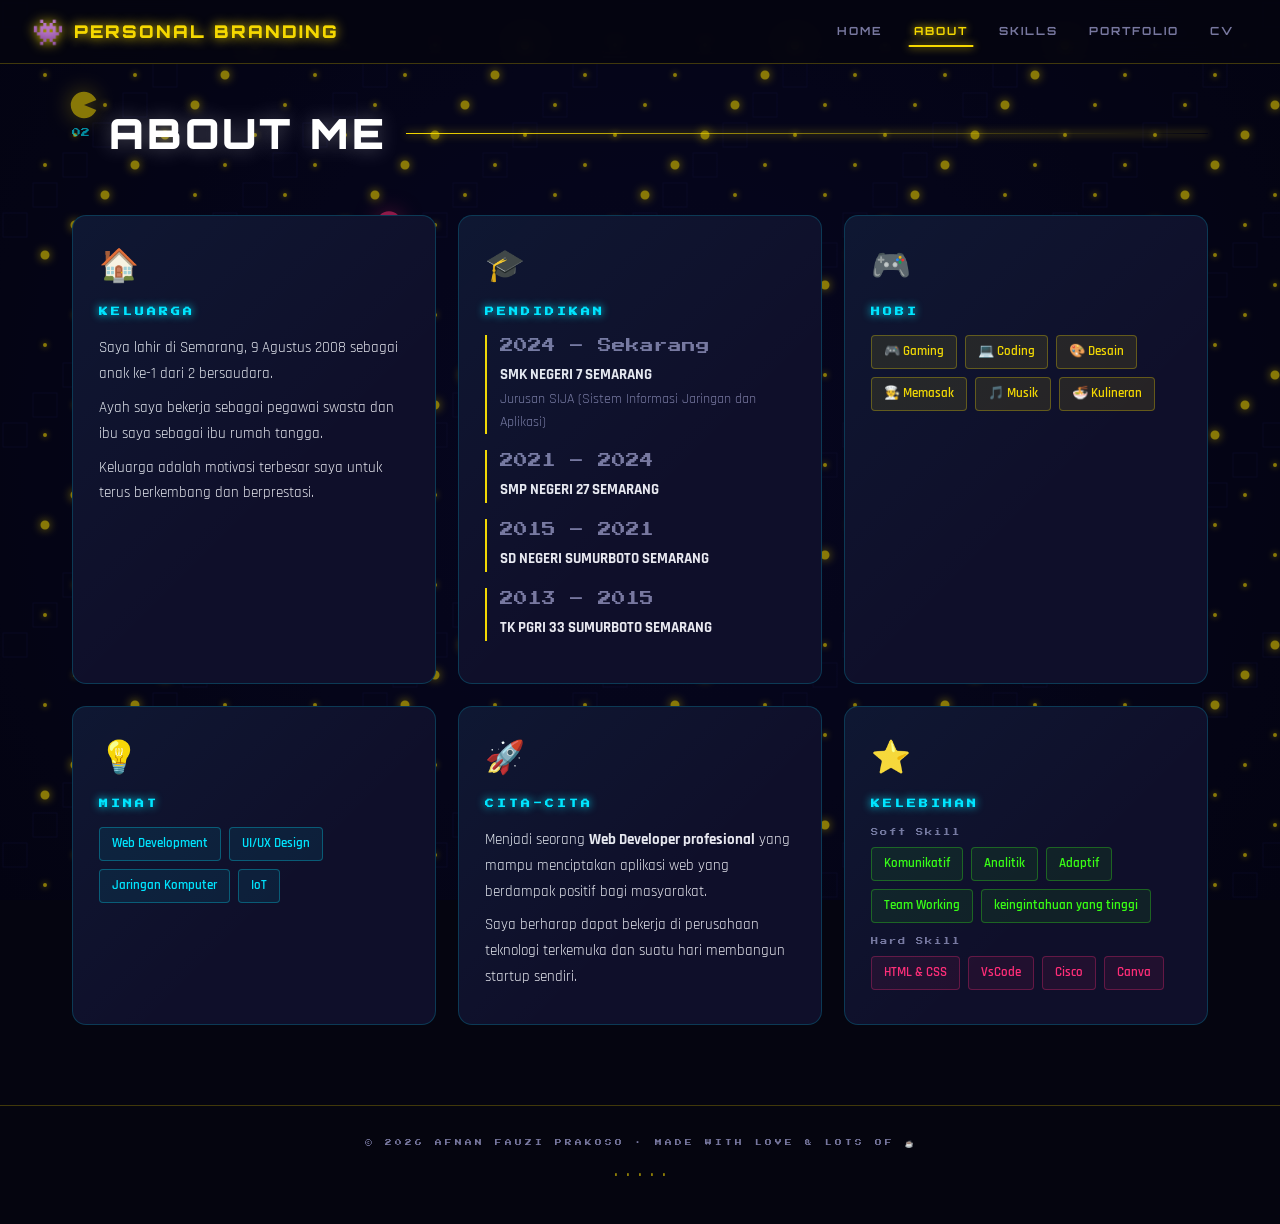
==== about.html @ 1afab56f "Add files via upload" ====
<!DOCTYPE html>
<html lang="id">
<head>
  <meta charset="UTF-8" />
  <meta name="viewport" content="width=device-width, initial-scale=1.0" />
  <title> Afnan Fauzi Prakoso — About Me</title>
  <link rel="preconnect" href="https://fonts.googleapis.com" />
  <link rel="preconnect" href="https://fonts.gstatic.com" crossorigin />
  <link href="https://fonts.googleapis.com/css2?family=Press+Start+2P&family=Rajdhani:wght@300;400;500;600;700&family=Orbitron:wght@400;700;900&display=swap" rel="stylesheet" />
  <link rel="stylesheet" href="style.css" />
</head>
<body>

  <canvas id="bgCanvas"></canvas>

  <!-- NAVBAR -->
  <nav class="navbar" id="navbar">
    <div class="nav-brand">
      <span class="pac-icon">👾</span>
      <span class="brand-text">PERSONAL BRANDING</span>
    </div>
    <button class="hamburger" id="hamburger" aria-label="Menu">
      <span></span><span></span><span></span>
    </button>
    <ul class="nav-links" id="navLinks">
      <li><a href="index.html"     class="nav-link">HOME</a></li>
      <li><a href="about.html"     class="nav-link active">ABOUT</a></li>
      <li><a href="skills.html"    class="nav-link">SKILLS</a></li>
      <li><a href="portfolio.html" class="nav-link">PORTFOLIO</a></li>
      <li><a href="cv.html"        class="nav-link">CV</a></li>
    </ul>
  </nav>

  <!-- ════════ PAGE 2 — ABOUT ME ════════ -->
  <main class="page">

    <div class="section-header">
      <span class="section-number pixel-text">02</span>
      <h2 class="section-title">ABOUT ME</h2>
      <span class="section-line"></span>
    </div>

    <div class="about-grid">

      <!-- KELUARGA -->
      <div class="about-card fade-in">
        <div class="card-icon">🏠</div>
        <h3 class="card-title pixel-text">KELUARGA</h3>
        <div class="card-body">
          <!-- GANTI ISI -->
          <p>Saya lahir di Semarang, 9 Agustus 2008 sebagai anak ke-1 dari 2 bersaudara.</p>
          <p>Ayah saya bekerja sebagai pegawai swasta dan ibu saya sebagai ibu rumah tangga.</p>
          <p>Keluarga adalah motivasi terbesar saya untuk terus berkembang dan berprestasi.</p>
        </div>
      </div>

      <!-- PENDIDIKAN -->
      <div class="about-card fade-in">
        <div class="card-icon">🎓</div>
        <h3 class="card-title pixel-text">PENDIDIKAN</h3>
        <div class="card-body">
          <!-- GANTI RIWAYAT PENDIDIKAN -->
          <div class="edu-item">
            <span class="edu-year">2024 – Sekarang</span>
            <strong>SMK NEGERI 7 SEMARANG</strong>
            <span>Jurusan SIJA (Sistem Informasi Jaringan dan Aplikasi)</span>
          </div>
          <div class="edu-item">
            <span class="edu-year">2021 – 2024 </span>
            <strong>SMP NEGERI 27 SEMARANG</strong>
          </div>
          <div class="edu-item">
            <span class="edu-year">2015 – 2021</span>
            <strong>SD NEGERI SUMURBOTO SEMARANG</strong>
          </div>
          <div class="edu-item">
            <span class="edu-year">2013 – 2015</span>
            <strong>TK PGRI 33 SUMURBOTO SEMARANG</strong>
          </div>
        </div>
      </div>

      <!-- HOBI -->
      <div class="about-card fade-in">
        <div class="card-icon">🎮</div>
        <h3 class="card-title pixel-text">HOBI</h3>
        <div class="card-body hobi-list">
          <!-- GANTI HOBI -->
          <span class="hobi-tag">🎮 Gaming</span>
          <span class="hobi-tag">💻 Coding</span>
          <span class="hobi-tag">🎨 Desain</span>
          <span class="hobi-tag">🧑‍🍳 Memasak</span>
          <span class="hobi-tag">🎵 Musik</span>
          <span class="hobi-tag">🍜 Kulineran</span>
        </div>
      </div>

      <!-- MINAT -->
      <div class="about-card fade-in">
        <div class="card-icon">💡</div>
        <h3 class="card-title pixel-text">MINAT</h3>
        <div class="card-body hobi-list">
          <!-- GANTI MINAT -->
          <span class="hobi-tag interest">Web Development</span>
          <span class="hobi-tag interest">UI/UX Design</span>
          <span class="hobi-tag interest">Jaringan Komputer</span>
          <span class="hobi-tag interest">IoT</span>
        </div>
      </div>

      <!-- CITA-CITA -->
      <div class="about-card fade-in">
        <div class="card-icon">🚀</div>
        <h3 class="card-title pixel-text">CITA-CITA</h3>
        <div class="card-body">
          <!-- GANTI CITA-CITA -->
          <p>Menjadi seorang <strong>Web Developer profesional</strong> yang mampu menciptakan aplikasi web yang berdampak positif bagi masyarakat.</p>
          <p>Saya berharap dapat bekerja di perusahaan teknologi terkemuka dan suatu hari membangun startup sendiri.</p>
        </div>
      </div>

      <!-- KELEBIHAN -->
      <div class="about-card fade-in">
        <div class="card-icon">⭐</div>
        <h3 class="card-title pixel-text">KELEBIHAN</h3>
        <div class="card-body">
          <p class="kelebihan-label">Soft Skill</p>
          <div class="hobi-list">
            <!-- GANTI SOFT SKILL -->
            <span class="hobi-tag soft">Komunikatif</span>
            <span class="hobi-tag soft">Analitik</span>
            <span class="hobi-tag soft">Adaptif</span>
            <span class="hobi-tag soft">Team Working</span>
            <span class="hobi-tag soft">keingintahuan yang tinggi</span>
          </div>
          <p class="kelebihan-label" style="margin-top:0.8rem">Hard Skill</p>
          <div class="hobi-list">
            <!-- GANTI HARD SKILL -->
            <span class="hobi-tag hard">HTML &amp; CSS</span>
            <span class="hobi-tag hard">VsCode</span>
            <span class="hobi-tag hard">Cisco</span>
            <span class="hobi-tag hard">Canva</span>
          </div>
        </div>
      </div>

    </div><!-- /about-grid -->
  </main>

  <!-- FOOTER -->
  <footer class="site-footer">
    <p class="pixel-text">© 2026 AFNAN FAUZI PRAKOSO · MADE WITH LOVE &amp; LOTS OF ☕</p>
    <div class="footer-pellets">
      <span>·</span><span>·</span><span>·</span><span>·</span><span>·</span>
    </div>
  </footer>

  <script src="script.js"></script>
</body>
</html>
---- style.css ----
/* ════════════════════════════════════════════════
   PERSONAL BRANDING — PAC-MAN ARCADE THEME
   style.css
════════════════════════════════════════════════ */

/* ── ROOT VARIABLES ── */
:root {
  --bg:          #050510;
  --bg2:         #0a0a1e;
  --panel:       #0f0f2a;
  --panel2:      #141432;
  --neon-yellow: #f5d800;
  --neon-cyan:   #00e5ff;
  --neon-pink:   #ff2d78;
  --neon-green:  #39ff14;
  --neon-orange: #ff8c00;
  --text:        #e8e8f0;
  --text-dim:    #7878a0;
  --border:      rgba(245,216,0,0.25);
  --border2:     rgba(0,229,255,0.2);
  --font-pixel:  'Press Start 2P', monospace;
  --font-head:   'Orbitron', sans-serif;
  --font-body:   'Rajdhani', sans-serif;
  --radius:      8px;
  --radius-lg:   14px;
  --transition:  0.35s cubic-bezier(0.4,0,0.2,1);
}

/* ── RESET ── */
*, *::before, *::after { box-sizing: border-box; margin: 0; padding: 0; }
html { scroll-behavior: smooth; font-size: 16px; }
body {
  background: var(--bg);
  color: var(--text);
  font-family: var(--font-body);
  line-height: 1.6;
  overflow-x: hidden;
}
img { max-width: 100%; display: block; }
a { color: inherit; text-decoration: none; }

/* ── CANVAS BACKGROUND ── */
#bgCanvas {
  position: fixed;
  inset: 0;
  z-index: 0;
  pointer-events: none;
  opacity: 0.55;
}

/* ── UTILITY ── */
.pixel-text { font-family: var(--font-pixel); }

/* ════════════════════════════════
   NAVBAR
════════════════════════════════ */
.navbar {
  position: fixed;
  top: 0; left: 0; right: 0;
  z-index: 100;
  display: flex;
  align-items: center;
  justify-content: space-between;
  padding: 0 2rem;
  height: 64px;
  background: rgba(5,5,16,0.85);
  backdrop-filter: blur(14px);
  border-bottom: 1px solid var(--border);
}

.nav-brand {
  display: flex;
  align-items: center;
  gap: 0.5rem;
  font-family: var(--font-head);
  font-weight: 900;
  font-size: 1.1rem;
  letter-spacing: 2px;
  color: var(--neon-yellow);
  text-shadow: 0 0 12px var(--neon-yellow);
}
.pac-icon {
  font-size: 1.6rem;
  animation: pacMouth 0.5s infinite alternate;
  display: inline-block;
}
@keyframes pacMouth {
  from { transform: scaleX(1); }
  to   { transform: scaleX(0.7) translateX(-2px); }
}

.nav-links {
  display: flex;
  list-style: none;
  gap: 0.25rem;
}
.nav-link {
  font-family: var(--font-head);
  font-size: 0.7rem;
  font-weight: 700;
  letter-spacing: 2px;
  padding: 0.4rem 0.85rem;
  border-radius: 4px;
  color: var(--text-dim);
  transition: var(--transition);
  position: relative;
}
.nav-link::after {
  content: '';
  position: absolute;
  bottom: -2px; left: 50%; transform: translateX(-50%);
  width: 0; height: 2px;
  background: var(--neon-yellow);
  transition: var(--transition);
  border-radius: 2px;
  box-shadow: 0 0 8px var(--neon-yellow);
}
.nav-link:hover,
.nav-link.active {
  color: var(--neon-yellow);
  text-shadow: 0 0 8px var(--neon-yellow);
}
.nav-link:hover::after,
.nav-link.active::after { width: 80%; }

/* Hamburger */
.hamburger {
  display: none;
  flex-direction: column;
  gap: 5px;
  background: none;
  border: none;
  cursor: pointer;
  padding: 4px;
  z-index: 110;
}
.hamburger span {
  display: block;
  width: 26px; height: 2px;
  background: var(--neon-yellow);
  border-radius: 2px;
  transition: var(--transition);
  box-shadow: 0 0 6px var(--neon-yellow);
}
.hamburger.open span:nth-child(1) { transform: translateY(7px) rotate(45deg); }
.hamburger.open span:nth-child(2) { opacity: 0; }
.hamburger.open span:nth-child(3) { transform: translateY(-7px) rotate(-45deg); }

/* ════════════════════════════════
   PAGE BASE
════════════════════════════════ */
.page {
  position: relative;
  z-index: 1;
  min-height: 100vh;
  padding: 100px 2rem 80px;
  max-width: 1200px;
  margin: 0 auto;

  /* TAMBAHAN ANIMASI */
  opacity: 0;
  transform: translateY(40px);
  transition: opacity 0.7s ease, transform 0.7s ease;
}

.page.show {
  opacity: 1;
  transform: translateY(0);
}

/* Fallback: tampilkan halaman jika JS lambat atau threshold tidak terpenuhi */
@media (max-width: 640px) {
  .page {
    opacity: 1;
    transform: translateY(0);
  }
}

/* Section Header */
.section-header {
  display: flex;
  align-items: center;
  gap: 1.2rem;
  margin-bottom: 3rem;
}
.section-number {
  font-size: 0.55rem;
  color: var(--neon-cyan);
  opacity: 0.6;
}
.section-title {
  font-family: var(--font-head);
  font-size: clamp(1.6rem, 4vw, 2.6rem);
  font-weight: 900;
  color: #fff;
  letter-spacing: 3px;
  text-shadow: 0 0 20px rgba(255,255,255,0.3);
}
.section-line {
  flex: 1;
  height: 1px;
  background: linear-gradient(90deg, var(--neon-yellow), transparent);
  box-shadow: 0 0 8px var(--neon-yellow);
}

/* ════════════════════════════════
   PAGE 1 — HOME
════════════════════════════════ */
.page-home {
  display: flex;
  flex-direction: column;
  justify-content: center;
  padding-top: 80px;
}
.home-container {
  display: grid;
  grid-template-columns: 1fr 380px;
  gap: 4rem;
  align-items: center;
  min-height: 86vh;
}

/* Text side */
.greeting {
  font-size: 0.5rem;
  color: var(--neon-cyan);
  letter-spacing: 4px;
  margin-bottom: 1rem;
  animation: blink 1.2s step-end infinite;
}
@keyframes blink { 50% { opacity: 0; } }

.full-name {
  font-family: var(--font-head);
  font-size: clamp(2rem, 5.5vw, 4rem);
  font-weight: 900;
  line-height: 1.05;
  color: #fff;
  letter-spacing: 2px;
  text-shadow: 0 0 40px rgba(255,255,255,0.2);
  margin-bottom: 0.6rem;
}
.nickname {
  font-size: 0.55em;
  color: var(--neon-yellow);
  text-shadow: 0 0 16px var(--neon-yellow);
  font-weight: 700;
  letter-spacing: 4px;
}

.tagline {
  font-size: clamp(0.9rem, 2vw, 1.1rem);
  font-weight: 500;
  color: var(--neon-cyan);
  letter-spacing: 1px;
  margin-bottom: 1.4rem;
  text-shadow: 0 0 10px rgba(0,229,255,0.4);
}

.bio {
  font-size: clamp(0.95rem, 1.8vw, 1.05rem);
  color:color(srgb red green blue);
  max-width: 520px;
  line-height: 1.75;
  margin-bottom: 2rem;
}

.home-buttons {
  display: flex;
  gap: 1rem;
  flex-wrap: wrap;
  margin-bottom: 2rem;
}
.btn {
  font-family: var(--font-head);
  font-size: 0.8rem;
  font-weight: 700;
  letter-spacing: 2px;
  padding: 0.75rem 1.8rem;
  border-radius: var(--radius);
  cursor: pointer;
  transition: var(--transition);
  border: none;
  display: inline-block;
}
.btn-primary {
  background: var(--neon-yellow);
  color: #000;
  box-shadow: 0 0 20px rgba(245,216,0,0.4);
}
.btn-primary:hover {
  background: #fff;
  box-shadow: 0 0 30px rgba(245,216,0,0.7);
  transform: translateY(-2px);
}
.btn-outline {
  background: transparent;
  color: var(--neon-yellow);
  border: 2px solid var(--neon-yellow);
  box-shadow: 0 0 14px rgba(245,216,0,0.2);
}
.btn-outline:hover {
  background: rgba(245,216,0,0.1);
  box-shadow: 0 0 24px rgba(245,216,0,0.4);
  transform: translateY(-2px);
}

.dots-row {
  display: flex;
  gap: 0.7rem;
  align-items: center;
}
.dot {
  width: 10px; height: 10px;
  background: var(--neon-yellow);
  border-radius: 50%;
  box-shadow: 0 0 8px var(--neon-yellow);
  animation: pelletPulse 1.4s ease-in-out infinite;
}
.dot:nth-child(2) { animation-delay: 0.2s; }
.dot:nth-child(3) { animation-delay: 0.4s; }
.dot:nth-child(4) { animation-delay: 0.6s; }
.dot:nth-child(5) { animation-delay: 0.8s; }
@keyframes pelletPulse {
  0%,100% { transform: scale(1); opacity: 1; }
  50%      { transform: scale(0.5); opacity: 0.4; }
}

/* Photo side */
.home-photo {
  display: flex;
  flex-direction: column;
  align-items: center;
  gap: 1.2rem;
}
.photo-frame {
  position: relative;
  width: 300px;
  height: 360px;
}
.photo-inner {
  width: 100%; height: 100%;
  border-radius: var(--radius-lg);
  overflow: hidden;
  background: var(--panel2);
  display: flex;
  align-items: center;
  justify-content: center;
  border: 2px solid rgba(245,216,0,0.3);
}
.profile-photo {
  width: 100%; height: 100%;
  object-fit: cover;
  object-position: top;
  border-radius: var(--radius-lg);
}
.photo-fallback {
  position: absolute;
  inset: 0;
  display: flex;
  flex-direction: column;
  align-items: center;
  justify-content: center;
  gap: 0.5rem;
  font-family: var(--font-pixel);
  font-size: 0.6rem;
  color: var(--text-dim);
  z-index: -1;
}
/* Corner decorations */
.frame-corner {
  position: absolute;
  width: 20px; height: 20px;
  border-color: var(--neon-yellow);
  border-style: solid;
  box-shadow: 0 0 10px var(--neon-yellow);
}
.frame-corner.tl { top: -4px; left: -4px; border-width: 3px 0 0 3px; border-radius: 4px 0 0 0; }
.frame-corner.tr { top: -4px; right: -4px; border-width: 3px 3px 0 0; border-radius: 0 4px 0 0; }
.frame-corner.bl { bottom: -4px; left: -4px; border-width: 0 0 3px 3px; border-radius: 0 0 0 4px; }
.frame-corner.br { bottom: -4px; right: -4px; border-width: 0 3px 3px 0; border-radius: 0 0 4px 0; }

.score-badge {
  background: var(--panel2);
  border: 1px solid var(--border);
  border-radius: var(--radius);
  padding: 0.6rem 1.4rem;
  display: flex;
  flex-direction: column;
  align-items: center;
  gap: 0.2rem;
}
.score-badge .pixel-text { font-size: 0.45rem; color: var(--neon-cyan); }
.score-val {
  font-family: var(--font-head);
  font-size: 1rem;
  font-weight: 900;
  color: var(--neon-yellow);
  letter-spacing: 3px;
}

.scroll-hint {
  text-align: center;
  font-size: 0.4rem;
  color: var(--text-dim);
  animation: bounce 1.8s infinite;
  margin-top: 1rem;
  letter-spacing: 2px;
}
@keyframes bounce {
  0%,100% { transform: translateY(0); opacity: 0.5; }
  50%      { transform: translateY(6px); opacity: 1; }
}

/* ════════════════════════════════
   PAGE 2 — ABOUT
════════════════════════════════ */
.about-grid {
  display: grid;
  grid-template-columns: repeat(auto-fill, minmax(300px, 1fr));
  gap: 1.4rem;
}
.about-card {
  background: var(--panel);
  border: 1px solid var(--border2);
  border-radius: var(--radius-lg);
  padding: 1.6rem;
  transition: var(--transition);
  position: relative;
  overflow: hidden;
}
.about-card::before {
  content: '';
  position: absolute;
  inset: 0;
  background: linear-gradient(135deg, rgba(0,229,255,0.04), transparent 60%);
  pointer-events: none;
}
.about-card:hover {
  border-color: rgba(0,229,255,0.5);
  transform: translateY(-4px);
  box-shadow: 0 8px 32px rgba(0,229,255,0.1);
}
.card-icon { font-size: 2rem; margin-bottom: 0.8rem; }
.card-title {
  font-size: 0.55rem;
  color: var(--neon-cyan);
  letter-spacing: 3px;
  margin-bottom: 1rem;
  text-shadow: 0 0 8px var(--neon-cyan);
}
.card-body {
  font-size: 0.95rem;
  color: color(srgb red green blue);
  line-height: 1.7;
}
.card-body p { margin-bottom: 0.5rem; }
.card-body strong { color: var(--text); }

.edu-item {
  display: flex;
  flex-direction: column;
  margin-bottom: 1rem;
  padding-left: 0.8rem;
  border-left: 2px solid var(--neon-yellow);
}
.edu-year {
  font-family: var(--font-pixel);
  font-size: 0.45rem;
  color: var(--neon-yellow);
  margin-bottom: 0.25rem;
}
.edu-item strong { font-size: 0.95rem; color: var(--text); }
.edu-item span   { font-size: 0.85rem; color: var(--text-dim); }

.hobi-list { display: flex; flex-wrap: wrap; gap: 0.5rem; }
.hobi-tag {
  font-family: var(--font-body);
  font-size: 0.82rem;
  font-weight: 600;
  padding: 0.3rem 0.75rem;
  border-radius: 4px;
  background: rgba(245,216,0,0.1);
  border: 1px solid rgba(245,216,0,0.3);
  color: var(--neon-yellow);
}
.hobi-tag.interest { background: rgba(0,229,255,0.08); border-color: rgba(0,229,255,0.3); color: var(--neon-cyan); }
.hobi-tag.soft     { background: rgba(57,255,20,0.08);  border-color: rgba(57,255,20,0.3);  color: var(--neon-green); }
.hobi-tag.hard     { background: rgba(255,44,120,0.08); border-color: rgba(255,44,120,0.3); color: var(--neon-pink); }

.kelebihan-label {
  font-family: var(--font-pixel);
  font-size: 0.45rem;
  color: var(--text-dim);
  letter-spacing: 2px;
  margin-bottom: 0.5rem;
}

/* ════════════════════════════════
   PAGE 3 — SKILLS
════════════════════════════════ */
.skills-wrapper {
  display: grid;
  grid-template-columns: 1fr 1fr;
  gap: 4rem;
  align-items: start;
}
.skills-subtitle {
  font-size: 0.5rem;
  color: var(--neon-yellow);
  letter-spacing: 3px;
  margin-bottom: 2rem;
  text-shadow: 0 0 8px var(--neon-yellow);
}

/* Skill Bars */
.skill-item { margin-bottom: 1.5rem; }
.skill-meta {
  display: flex;
  justify-content: space-between;
  margin-bottom: 0.5rem;
}
.skill-name {
  font-family: var(--font-head);
  font-size: 0.85rem;
  font-weight: 700;
  letter-spacing: 1px;
  color: var(--text);
}
.skill-pct {
  font-family: var(--font-pixel);
  font-size: 0.45rem;
  color: var(--neon-yellow);
}
.skill-track {
  width: 100%;
  height: 10px;
  background: var(--panel2);
  border-radius: 6px;
  border: 1px solid var(--border);
  overflow: hidden;
}
.skill-fill {
  height: 100%;
  width: 0;
  border-radius: 6px;
  background: linear-gradient(90deg, var(--neon-yellow), var(--neon-orange));
  box-shadow: 0 0 10px rgba(245,216,0,0.5);
  transition: width 1.4s cubic-bezier(0.4,0,0.2,1);
}

/* Tools Grid */
.tools-grid {
  display: grid;
  grid-template-columns: repeat(3, 1fr);
  gap: 1rem;
  margin-bottom: 2rem;
}
.tool-card {
  background: var(--panel);
  border: 1px solid var(--border2);
  border-radius: var(--radius);
  padding: 1.2rem 0.8rem;
  text-align: center;
  transition: var(--transition);
  cursor: default;
}
.tool-card:hover {
  border-color: rgba(0,229,255,0.5);
  transform: translateY(-4px);
  box-shadow: 0 0 20px rgba(0,229,255,0.1);
}
.tool-icon { font-size: 2rem; margin-bottom: 0.5rem; }
.tool-card span {
  font-family: var(--font-head);
  font-size: 0.7rem;
  font-weight: 700;
  color: var(--text-dim);
  letter-spacing: 1px;
}

.skills-quote {
  font-size: 0.5rem;
  color: var(--neon-pink);
  text-align: center;
  line-height: 2;
  letter-spacing: 2px;
  text-shadow: 0 0 12px var(--neon-pink);
  padding: 1.5rem;
  border: 1px dashed rgba(255,45,120,0.3);
  border-radius: var(--radius);
}

/* ════════════════════════════════
   PAGE 4 — PORTFOLIO
════════════════════════════════ */
.portfolio-grid {
  display: grid;
  grid-template-columns: repeat(auto-fill, minmax(320px, 1fr));
  gap: 1.8rem;
}
.portfolio-card {
  background: var(--panel);
  border: 1px solid var(--border2);
  border-radius: var(--radius-lg);
  overflow: hidden;
  transition: var(--transition);
}
.portfolio-card:hover {
  transform: translateY(-6px);
  box-shadow: 0 16px 48px rgba(0,229,255,0.12);
  border-color: rgba(0,229,255,0.4);
}

.port-img-wrap {
  position: relative;
  height: 200px;
  overflow: hidden;
  background: var(--panel2);
}
.port-img {
  width: 100%; height: 100%;
  object-fit: cover;
  transition: transform 0.5s ease;
}
.portfolio-card:hover .port-img { transform: scale(1.06); }

.port-img-fallback {
  position: absolute;
  inset: 0;
  display: flex;
  align-items: center;
  justify-content: center;
  background: linear-gradient(135deg, var(--panel2), rgba(0,229,255,0.08));
  z-index: 0;
}
.port-img-fallback .pixel-text {
  font-size: 0.55rem;
  color: var(--neon-cyan);
  letter-spacing: 3px;
}
.port-img { position: relative; z-index: 1; }

.port-overlay {
  position: absolute;
  inset: 0;
  background: rgba(5,5,16,0.75);
  display: flex;
  align-items: center;
  justify-content: center;
  opacity: 0;
  transition: var(--transition);
  z-index: 2;
}
.portfolio-card:hover .port-overlay { opacity: 1; }
/* Tampilkan overlay di HP (touch device tidak punya hover) */
@media (hover: none) {
  .port-overlay {
    opacity: 1;
    background: rgba(5,5,16,0.45);
  }
}
.port-link-btn {
  font-size: 0.55rem;
  padding: 0.7rem 1.4rem;
  background: var(--neon-yellow);
  color: #000;
  border-radius: var(--radius);
  letter-spacing: 3px;
  transition: var(--transition);
}
.port-link-btn:hover {
  background: #fff;
  transform: scale(1.05);
}

.port-info { padding: 1.4rem; }
.port-tag {
  font-family: var(--font-pixel);
  font-size: 0.42rem;
  color: var(--neon-cyan);
  letter-spacing: 2px;
  background: rgba(0,229,255,0.08);
  padding: 0.2rem 0.6rem;
  border-radius: 4px;
  border: 1px solid rgba(0,229,255,0.2);
}
.port-title {
  font-family: var(--font-head);
  font-size: 1.1rem;
  font-weight: 800;
  color: #fff;
  margin: 0.6rem 0 0.5rem;
  letter-spacing: 1px;
}
.port-desc {
  font-size: 0.9rem;
  color: color(srgb red green blue);
  line-height: 1.6;
  margin-bottom: 1rem;
}
.port-ext-link {
  font-family: var(--font-head);
  font-size: 0.75rem;
  font-weight: 700;
  color: var(--neon-yellow);
  letter-spacing: 1px;
  transition: var(--transition);
}
.port-ext-link:hover { color: #fff; }

/* ════════════════════════════════
   PAGE 5 — CV
════════════════════════════════ */
.cv-actions {
  margin-bottom: 2rem;
  display: flex;
  justify-content: flex-end;
}

.cv-wrap {
  display: grid;
  grid-template-columns: 240px 1fr;
  border-radius: var(--radius-lg);
  overflow: hidden;
  border: 1px solid var(--border);
  box-shadow: 0 0 60px rgba(245,216,0,0.08);
  background: var(--panel);
  max-width: 900px;
  margin: 0 auto;
}

/* CV Sidebar */
.cv-sidebar {
  background: #0b0b22;
  padding: 2rem 1.5rem;
  border-right: 1px solid var(--border);
  display: flex;
  flex-direction: column;
  gap: 1.6rem;
}

.cv-photo-wrap {
  display: flex;
  justify-content: center;
  margin-bottom: 0.5rem;
}
.cv-photo {
  width: 120px; height: 140px;
  object-fit: cover;
  object-position: top;
  border-radius: var(--radius);
  border: 3px solid var(--neon-yellow);
  box-shadow: 0 0 20px rgba(245,216,0,0.3);
}
.cv-photo-fallback {
  width: 120px; height: 140px;
  border-radius: var(--radius);
  border: 3px solid var(--neon-yellow);
  display: flex;
  align-items: center;
  justify-content: center;
  font-family: var(--font-pixel);
  font-size: 0.45rem;
  color: var(--text-dim);
  background: var(--panel2);
}

.cv-sec-title {
  font-family: var(--font-pixel);
  font-size: 0.42rem;
  color: var(--neon-yellow);
  letter-spacing: 3px;
  margin-bottom: 0.8rem;
  text-shadow: 0 0 6px var(--neon-yellow);
  border-bottom: 1px solid rgba(245,216,0,0.2);
  padding-bottom: 0.4rem;
}

.cv-contact-list { list-style: none; }
.cv-contact-list li {
  display: flex;
  align-items: flex-start;
  gap: 0.5rem;
  font-size: 0.82rem;
  color: var(--text-dim);
  margin-bottom: 0.6rem;
  line-height: 1.4;
  word-break: break-all;
}
.cv-icon { font-size: 0.85rem; flex-shrink: 0; margin-top: 0.1rem; }

.cv-skill-list { display: flex; flex-direction: column; gap: 0.6rem; }
.cv-skill-item {
  display: flex;
  justify-content: space-between;
  align-items: center;
  font-size: 0.82rem;
  color: var(--text-dim);
}
.cv-skill-dots { display: flex; gap: 3px; }
.dot-fill, .dot-empty {
  width: 9px; height: 9px;
  border-radius: 50%;
  border: 1px solid var(--neon-yellow);
}
.dot-fill { background: var(--neon-yellow); box-shadow: 0 0 4px var(--neon-yellow); }
.dot-empty { background: transparent; }

.cv-quote-box {
  margin-top: auto;
  padding: 1rem;
  border: 1px dashed rgba(255,45,120,0.3);
  border-radius: var(--radius);
  font-size: 0.78rem;
  font-style: italic;
  color: var(--neon-pink);
  text-align: center;
  line-height: 1.6;
  text-shadow: 0 0 8px rgba(255,45,120,0.3);
}

/* CV Main */
.cv-main { padding: 2.5rem 2rem; }

.cv-header-main {
  border-bottom: 2px solid var(--neon-yellow);
  padding-bottom: 1.2rem;
  margin-bottom: 1.8rem;
}
.cv-name {
  font-family: var(--font-head);
  font-size: 1.8rem;
  font-weight: 900;
  color: #fff;
  letter-spacing: 3px;
  line-height: 1;
}
.cv-role {
  font-family: var(--font-head);
  font-size: 0.75rem;
  font-weight: 600;
  color: var(--neon-cyan);
  letter-spacing: 2px;
  margin-top: 0.4rem;
}

.cv-section-main { margin-bottom: 1.8rem; }
.cv-main-title {
  font-family: var(--font-head);
  font-size: 0.75rem;
  font-weight: 900;
  letter-spacing: 3px;
  color: var(--neon-yellow);
  text-transform: uppercase;
  margin-bottom: 0.8rem;
  padding-bottom: 0.4rem;
  border-bottom: 1px solid rgba(245,216,0,0.15);
}
.cv-text {
  font-size: 0.9rem;
  color: var(--text-dim);
  line-height: 1.7;
}

.cv-table { width: 100%; border-collapse: collapse; font-size: 0.88rem; }
.cv-table tr td { padding: 0.3rem 0.6rem; color: var(--text-dim); vertical-align: top; }
.cv-td-label { color: var(--text); font-weight: 600; white-space: nowrap; }

/* Timeline */
.cv-timeline { padding-left: 0; }
.cv-tl-item {
  display: flex;
  gap: 1rem;
  margin-bottom: 1.2rem;
  position: relative;
}
.cv-tl-dot {
  width: 10px; height: 10px;
  border-radius: 50%;
  background: var(--neon-yellow);
  box-shadow: 0 0 8px var(--neon-yellow);
  flex-shrink: 0;
  margin-top: 0.35rem;
  position: relative;
}
.cv-tl-dot::after {
  content: '';
  position: absolute;
  top: 10px; left: 50%;
  transform: translateX(-50%);
  width: 1px; height: calc(100% + 1.2rem);
  background: rgba(245,216,0,0.2);
}
.cv-tl-item:last-child .cv-tl-dot::after { display: none; }

.cv-tl-period {
  font-family: var(--font-pixel);
  font-size: 0.4rem;
  color: var(--neon-cyan);
  letter-spacing: 2px;
  margin-bottom: 0.2rem;
}
.cv-tl-inst {
  font-family: var(--font-head);
  font-size: 0.9rem;
  font-weight: 700;
  color: var(--text);
}
.cv-tl-desc { font-size: 0.82rem; color: var(--text-dim); }

.cv-footer-sign {
  margin-top: 2rem;
  display: flex;
  justify-content: flex-end;
}
.sign-block {
  text-align: center;
  font-size: 0.85rem;
  color: var(--text-dim);
}
.sign-space { height: 60px; }
.sign-block strong { color: var(--text); }

/* ════════════════════════════════
   FOOTER
════════════════════════════════ */
.site-footer {
  position: relative;
  z-index: 1;
  text-align: center;
  padding: 2rem;
  border-top: 1px solid var(--border);
  background: rgba(5,5,16,0.8);
}
.site-footer .pixel-text {
  font-size: 0.42rem;
  color: var(--text-dim);
  letter-spacing: 3px;
}
.footer-pellets {
  display: flex;
  justify-content: center;
  gap: 0.5rem;
  margin-top: 0.8rem;
}
.footer-pellets span {
  color: var(--neon-yellow);
  font-size: 1.2rem;
  animation: pelletPulse 1.4s ease-in-out infinite;
}
.footer-pellets span:nth-child(2) { animation-delay: 0.15s; }
.footer-pellets span:nth-child(3) { animation-delay: 0.3s; }
.footer-pellets span:nth-child(4) { animation-delay: 0.45s; }
.footer-pellets span:nth-child(5) { animation-delay: 0.6s; }

/* ════════════════════════════════
   PRINT STYLES
════════════════════════════════ */
@media print {
  #bgCanvas, .navbar, .cv-actions, .scroll-hint,
  #home, #about, #skills, #portfolio, .site-footer { display: none !important; }
  #cv { padding: 0 !important; display: block !important; }
  .section-header { display: none !important; }
  .cv-wrap {
    display: grid !important;
    grid-template-columns: 200px 1fr !important;
    border: none !important;
    box-shadow: none !important;
  }
  body { background: #fff !important; color: #111 !important; }
  .cv-sidebar { background: #1a1a3e !important; }
  .cv-main { background: #fff !important; }
  .cv-text, .cv-table tr td, .cv-tl-desc, .cv-tl-period, .cv-contact-list li { color: #333 !important; }
  .cv-name, .cv-tl-inst, .cv-td-label { color: #000 !important; }
}

/* ════════════════════════════════
   RESPONSIVE — TABLET
════════════════════════════════ */
@media (max-width: 900px) {
  .home-container {
    grid-template-columns: 1fr;
    text-align: center;
    gap: 2.5rem;
    min-height: auto;
    padding-top: 2rem;
  }
  .home-photo { order: -1; }
  .bio { margin: 0 auto 2rem; }
  .home-buttons { justify-content: center; }
  .dots-row { justify-content: center; }

  .skills-wrapper { grid-template-columns: 1fr; gap: 2.5rem; }

  .cv-wrap { grid-template-columns: 1fr; }
  .cv-sidebar { border-right: none; border-bottom: 1px solid var(--border); }
}

/* ════════════════════════════════
   RESPONSIVE — MOBILE
════════════════════════════════ */
@media (max-width: 640px) {
  .navbar { padding: 0 1rem; }
  .hamburger { display: flex; }
  .nav-links {
    position: fixed;
    top: 64px; left: 0; right: 0;
    flex-direction: column;
    background: rgba(5,5,16,0.97);
    backdrop-filter: blur(20px);
    padding: 1.5rem;
    gap: 0.5rem;
    transform: translateY(-120%);
    opacity: 0;
    transition: var(--transition);
    border-bottom: 1px solid var(--border);
  }
  .nav-links.open { transform: translateY(0); opacity: 1; }
  .nav-link { padding: 0.7rem 1rem; font-size: 0.65rem; }

  .page { padding: 90px 1rem 60px; }

  .photo-frame { width: 220px; height: 270px; }

  .about-grid { grid-template-columns: 1fr; }

  .tools-grid { grid-template-columns: repeat(2, 1fr); }

  .portfolio-grid { grid-template-columns: 1fr; }

  .cv-wrap { grid-template-columns: 1fr; }

  .section-title { font-size: 1.4rem; }
}

/* ════════════════════════════════
   SCROLL ANIMATIONS
════════════════════════════════ */
.fade-in {
  opacity: 0;
  transform: translateY(24px);
  transition: opacity 0.7s ease, transform 0.7s ease;
}
.fade-in.visible {
  opacity: 1;
  transform: translateY(0);
}
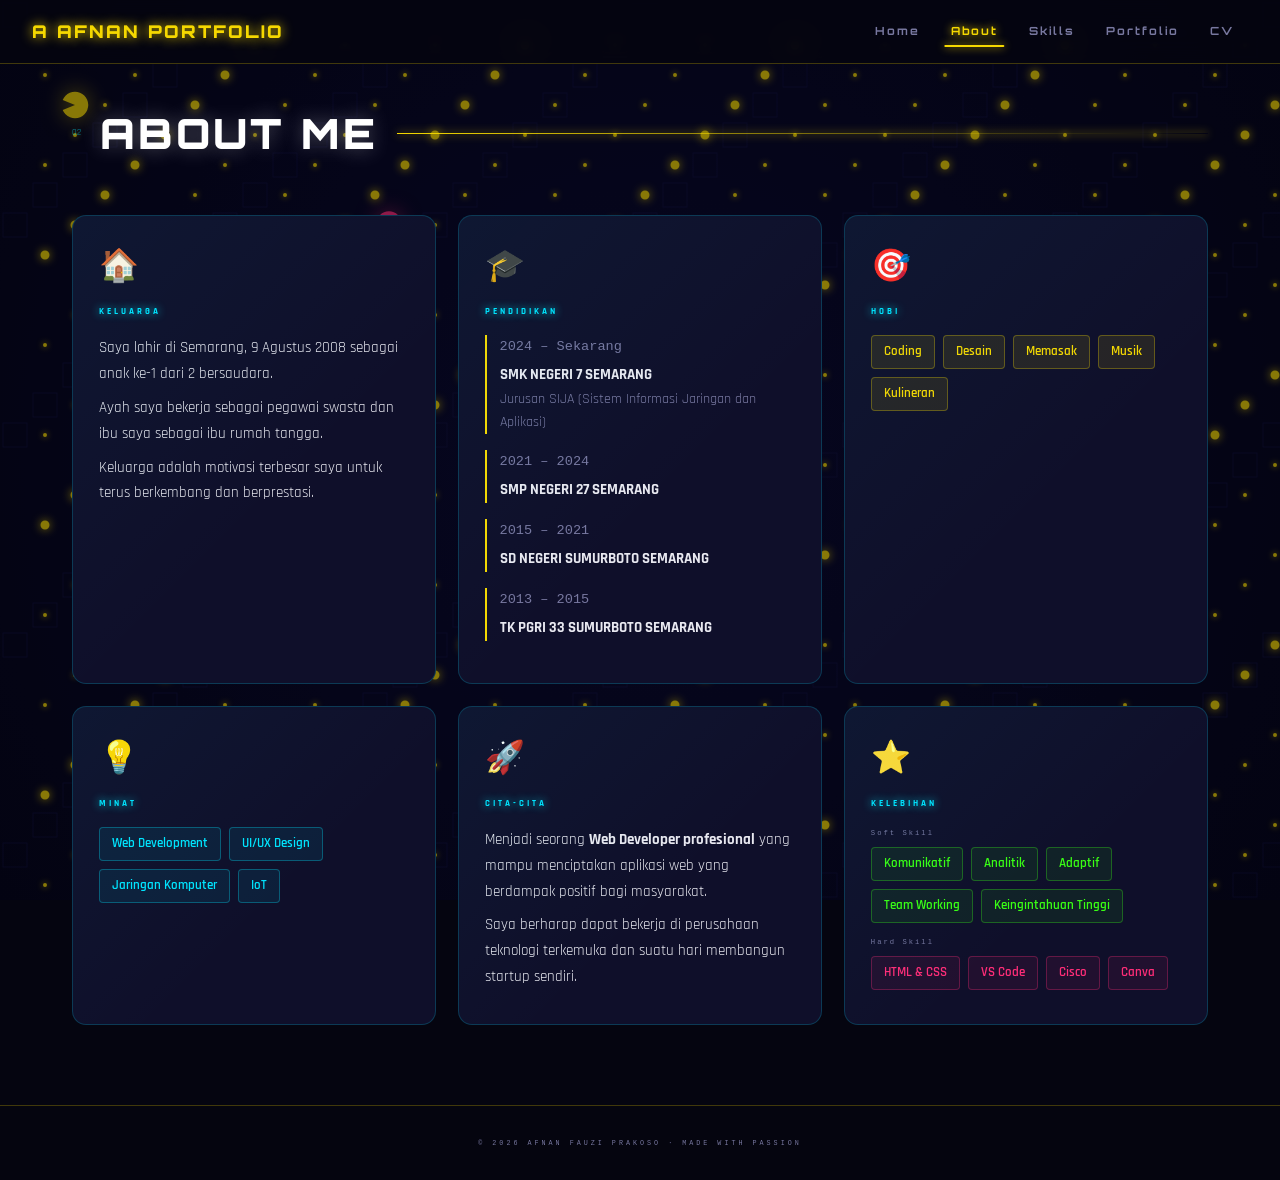
==== commit 0777f8fd: "about.html" ====
--- a/about.html
+++ b/about.html
@@ -3,10 +3,10 @@
 <head>
   <meta charset="UTF-8" />
   <meta name="viewport" content="width=device-width, initial-scale=1.0" />
-  <title> Afnan Fauzi Prakoso — About Me</title>
+  <title>Afnan Fauzi Prakoso — About Me</title>
   <link rel="preconnect" href="https://fonts.googleapis.com" />
   <link rel="preconnect" href="https://fonts.gstatic.com" crossorigin />
-  <link href="https://fonts.googleapis.com/css2?family=Press+Start+2P&family=Rajdhani:wght@300;400;500;600;700&family=Orbitron:wght@400;700;900&display=swap" rel="stylesheet" />
+  <link href="https://fonts.googleapis.com/css2?family=Rajdhani:wght@300;400;500;600;700&family=Orbitron:wght@400;500;600;700;800;900&family=Inter:wght@300;400;500;600;700&display=swap" rel="stylesheet" />
   <link rel="stylesheet" href="style.css" />
 </head>
 <body>
@@ -16,26 +16,26 @@
   <!-- NAVBAR -->
   <nav class="navbar" id="navbar">
     <div class="nav-brand">
-      <span class="pac-icon">👾</span>
-      <span class="brand-text">PERSONAL BRANDING</span>
+      <div class="nav-brand-icon">A</div>
+      <span class="brand-text">AFNAN PORTFOLIO</span>
     </div>
     <button class="hamburger" id="hamburger" aria-label="Menu">
       <span></span><span></span><span></span>
     </button>
     <ul class="nav-links" id="navLinks">
-      <li><a href="index.html"     class="nav-link">HOME</a></li>
-      <li><a href="about.html"     class="nav-link active">ABOUT</a></li>
-      <li><a href="skills.html"    class="nav-link">SKILLS</a></li>
-      <li><a href="portfolio.html" class="nav-link">PORTFOLIO</a></li>
+      <li><a href="index.html"     class="nav-link">Home</a></li>
+      <li><a href="about.html"     class="nav-link active">About</a></li>
+      <li><a href="skills.html"    class="nav-link">Skills</a></li>
+      <li><a href="portfolio.html" class="nav-link">Portfolio</a></li>
       <li><a href="cv.html"        class="nav-link">CV</a></li>
     </ul>
   </nav>
 
-  <!-- ════════ PAGE 2 — ABOUT ME ════════ -->
+  <!-- PAGE 2 — ABOUT ME -->
   <main class="page">
 
     <div class="section-header">
-      <span class="section-number pixel-text">02</span>
+      <span class="section-number">02</span>
       <h2 class="section-title">ABOUT ME</h2>
       <span class="section-line"></span>
     </div>
@@ -45,9 +45,8 @@
       <!-- KELUARGA -->
       <div class="about-card fade-in">
         <div class="card-icon">🏠</div>
-        <h3 class="card-title pixel-text">KELUARGA</h3>
+        <h3 class="card-title">KELUARGA</h3>
         <div class="card-body">
-          <!-- GANTI ISI -->
           <p>Saya lahir di Semarang, 9 Agustus 2008 sebagai anak ke-1 dari 2 bersaudara.</p>
           <p>Ayah saya bekerja sebagai pegawai swasta dan ibu saya sebagai ibu rumah tangga.</p>
           <p>Keluarga adalah motivasi terbesar saya untuk terus berkembang dan berprestasi.</p>
@@ -57,16 +56,15 @@
       <!-- PENDIDIKAN -->
       <div class="about-card fade-in">
         <div class="card-icon">🎓</div>
-        <h3 class="card-title pixel-text">PENDIDIKAN</h3>
+        <h3 class="card-title">PENDIDIKAN</h3>
         <div class="card-body">
-          <!-- GANTI RIWAYAT PENDIDIKAN -->
           <div class="edu-item">
             <span class="edu-year">2024 – Sekarang</span>
             <strong>SMK NEGERI 7 SEMARANG</strong>
             <span>Jurusan SIJA (Sistem Informasi Jaringan dan Aplikasi)</span>
           </div>
           <div class="edu-item">
-            <span class="edu-year">2021 – 2024 </span>
+            <span class="edu-year">2021 – 2024</span>
             <strong>SMP NEGERI 27 SEMARANG</strong>
           </div>
           <div class="edu-item">
@@ -82,25 +80,22 @@
 
       <!-- HOBI -->
       <div class="about-card fade-in">
-        <div class="card-icon">🎮</div>
-        <h3 class="card-title pixel-text">HOBI</h3>
+        <div class="card-icon">🎯</div>
+        <h3 class="card-title">HOBI</h3>
         <div class="card-body hobi-list">
-          <!-- GANTI HOBI -->
-          <span class="hobi-tag">🎮 Gaming</span>
-          <span class="hobi-tag">💻 Coding</span>
-          <span class="hobi-tag">🎨 Desain</span>
-          <span class="hobi-tag">🧑‍🍳 Memasak</span>
-          <span class="hobi-tag">🎵 Musik</span>
-          <span class="hobi-tag">🍜 Kulineran</span>
+          <span class="hobi-tag">Coding</span>
+          <span class="hobi-tag">Desain</span>
+          <span class="hobi-tag">Memasak</span>
+          <span class="hobi-tag">Musik</span>
+          <span class="hobi-tag">Kulineran</span>
         </div>
       </div>
 
       <!-- MINAT -->
       <div class="about-card fade-in">
         <div class="card-icon">💡</div>
-        <h3 class="card-title pixel-text">MINAT</h3>
+        <h3 class="card-title">MINAT</h3>
         <div class="card-body hobi-list">
-          <!-- GANTI MINAT -->
           <span class="hobi-tag interest">Web Development</span>
           <span class="hobi-tag interest">UI/UX Design</span>
           <span class="hobi-tag interest">Jaringan Komputer</span>
@@ -111,9 +106,8 @@
       <!-- CITA-CITA -->
       <div class="about-card fade-in">
         <div class="card-icon">🚀</div>
-        <h3 class="card-title pixel-text">CITA-CITA</h3>
+        <h3 class="card-title">CITA-CITA</h3>
         <div class="card-body">
-          <!-- GANTI CITA-CITA -->
           <p>Menjadi seorang <strong>Web Developer profesional</strong> yang mampu menciptakan aplikasi web yang berdampak positif bagi masyarakat.</p>
           <p>Saya berharap dapat bekerja di perusahaan teknologi terkemuka dan suatu hari membangun startup sendiri.</p>
         </div>
@@ -122,37 +116,33 @@
       <!-- KELEBIHAN -->
       <div class="about-card fade-in">
         <div class="card-icon">⭐</div>
-        <h3 class="card-title pixel-text">KELEBIHAN</h3>
+        <h3 class="card-title">KELEBIHAN</h3>
         <div class="card-body">
           <p class="kelebihan-label">Soft Skill</p>
           <div class="hobi-list">
-            <!-- GANTI SOFT SKILL -->
             <span class="hobi-tag soft">Komunikatif</span>
             <span class="hobi-tag soft">Analitik</span>
             <span class="hobi-tag soft">Adaptif</span>
             <span class="hobi-tag soft">Team Working</span>
-            <span class="hobi-tag soft">keingintahuan yang tinggi</span>
+            <span class="hobi-tag soft">Keingintahuan Tinggi</span>
           </div>
           <p class="kelebihan-label" style="margin-top:0.8rem">Hard Skill</p>
           <div class="hobi-list">
-            <!-- GANTI HARD SKILL -->
             <span class="hobi-tag hard">HTML &amp; CSS</span>
-            <span class="hobi-tag hard">VsCode</span>
+            <span class="hobi-tag hard">VS Code</span>
             <span class="hobi-tag hard">Cisco</span>
             <span class="hobi-tag hard">Canva</span>
           </div>
         </div>
       </div>
 
-    </div><!-- /about-grid -->
+    </div>
   </main>
 
   <!-- FOOTER -->
   <footer class="site-footer">
-    <p class="pixel-text">© 2026 AFNAN FAUZI PRAKOSO · MADE WITH LOVE &amp; LOTS OF ☕</p>
-    <div class="footer-pellets">
-      <span>·</span><span>·</span><span>·</span><span>·</span><span>·</span>
-    </div>
+    <p class="pixel-text">© 2026 AFNAN FAUZI PRAKOSO · MADE WITH PASSION</p>
+    <div class="footer-divider"></div>
   </footer>
 
   <script src="script.js"></script>
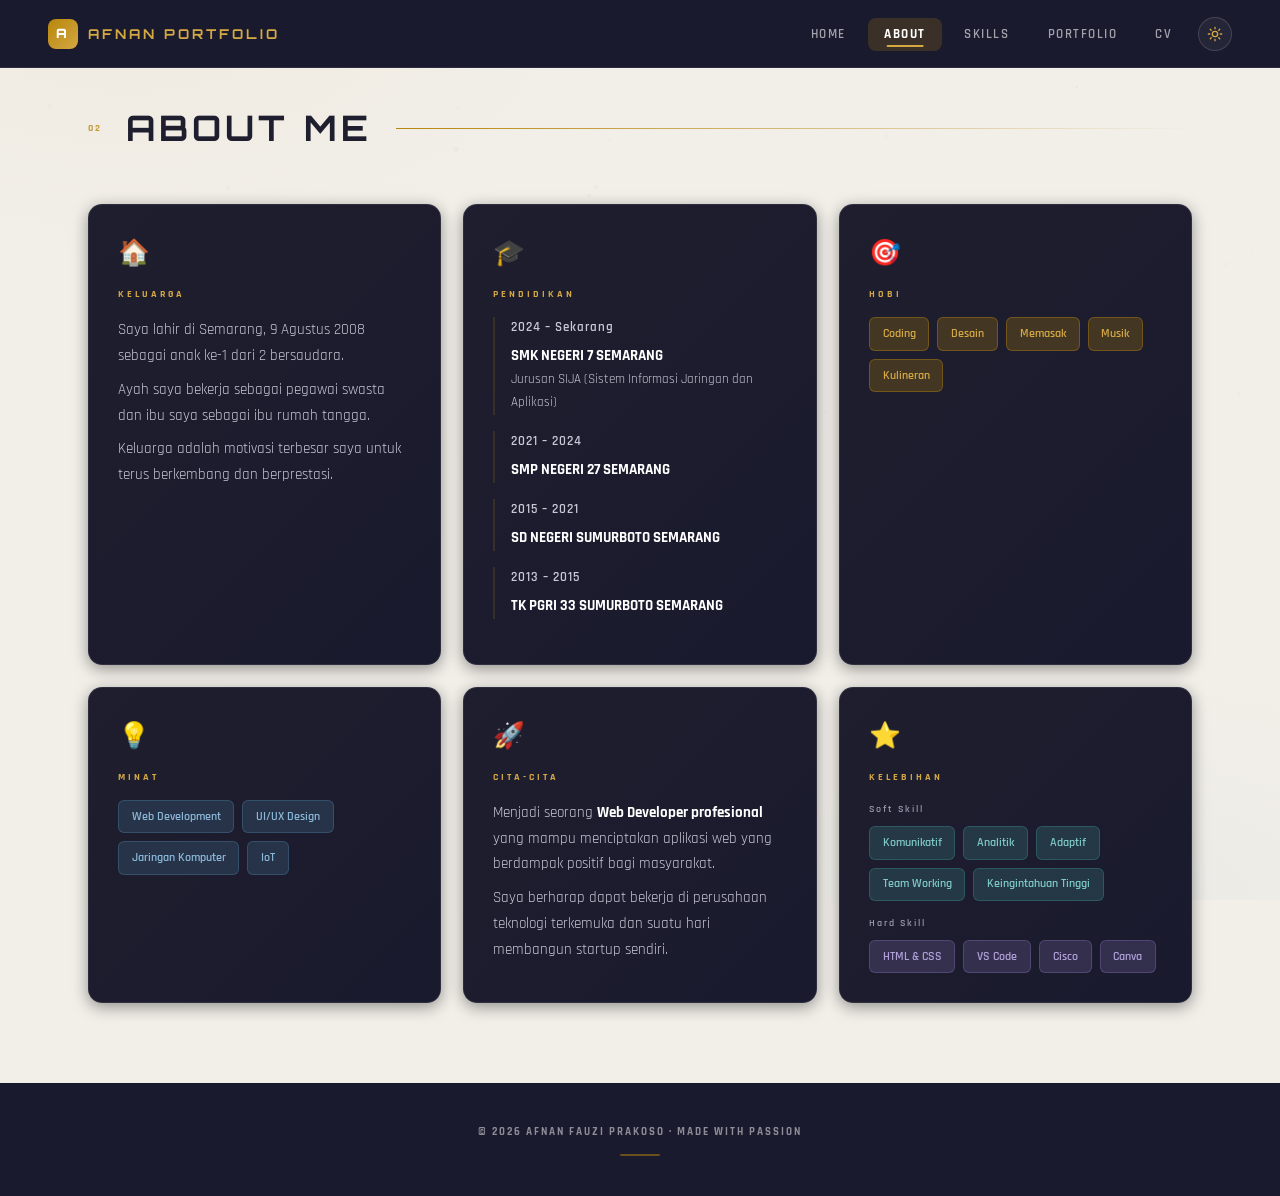
==== commit 050796ae: "Add files via upload" ====
--- a/about.html
+++ b/about.html
@@ -8,6 +8,16 @@
   <link rel="preconnect" href="https://fonts.gstatic.com" crossorigin />
   <link href="https://fonts.googleapis.com/css2?family=Rajdhani:wght@300;400;500;600;700&family=Orbitron:wght@400;500;600;700;800;900&family=Inter:wght@300;400;500;600;700&display=swap" rel="stylesheet" />
   <link rel="stylesheet" href="style.css" />
+  <script>
+    (function () {
+      var t = null;
+      try { t = localStorage.getItem('theme'); } catch (e) {}
+      if (t !== 'light' && t !== 'dark') {
+        t = window.matchMedia('(prefers-color-scheme: dark)').matches ? 'dark' : 'light';
+      }
+      document.documentElement.setAttribute('data-theme', t);
+    })();
+  </script>
 </head>
 <body>
 
@@ -29,6 +39,10 @@
       <li><a href="portfolio.html" class="nav-link">Portfolio</a></li>
       <li><a href="cv.html"        class="nav-link">CV</a></li>
     </ul>
+    <button class="theme-toggle" id="themeToggle" aria-label="Ganti tema terang/gelap" title="Ganti tema">
+      <svg class="icon-sun" viewBox="0 0 24 24" fill="none" stroke="currentColor" stroke-width="2" stroke-linecap="round"><circle cx="12" cy="12" r="4"/><path d="M12 2v2M12 20v2M4.9 4.9l1.4 1.4M17.7 17.7l1.4 1.4M2 12h2M20 12h2M4.9 19.1l1.4-1.4M17.7 6.3l1.4-1.4"/></svg>
+      <svg class="icon-moon" viewBox="0 0 24 24" fill="none" stroke="currentColor" stroke-width="2" stroke-linecap="round" stroke-linejoin="round"><path d="M21 12.8A9 9 0 1 1 11.2 3a7 7 0 0 0 9.8 9.8z"/></svg>
+    </button>
   </nav>
 
   <!-- PAGE 2 — ABOUT ME -->
--- a/style.css
+++ b/style.css
@@ -1,40 +1,131 @@
 /* ════════════════════════════════════════════════
-   PERSONAL BRANDING — PAC-MAN ARCADE THEME
+   PERSONAL BRANDING — LIGHT ELEGANT THEME
    style.css
 ════════════════════════════════════════════════ */
 
 /* ── ROOT VARIABLES ── */
 :root {
-  --bg:          #050510;
-  --bg2:         #0a0a1e;
-  --panel:       #0f0f2a;
-  --panel2:      #141432;
-  --neon-yellow: #f5d800;
-  --neon-cyan:   #00e5ff;
-  --neon-pink:   #ff2d78;
-  --neon-green:  #39ff14;
-  --neon-orange: #ff8c00;
-  --text:        #e8e8f0;
-  --text-dim:    #7878a0;
-  --border:      rgba(245,216,0,0.25);
-  --border2:     rgba(0,229,255,0.2);
-  --font-pixel:  'Press Start 2P', monospace;
-  --font-head:   'Orbitron', sans-serif;
-  --font-body:   'Rajdhani', sans-serif;
-  --radius:      8px;
-  --radius-lg:   14px;
-  --transition:  0.35s cubic-bezier(0.4,0,0.2,1);
-}
+  /* Warm Light Palette */
+  --bg-base:       #f2efe9;
+  --bg-warm:       #ece8e0;
+  --bg-card:       #ffffff;
+  --bg-card-hover: #fdfcfa;
+
+  /* Gold Accent — works on light bg */
+  --gold:          #b8860b;
+  --gold-hover:    #9a7209;
+  --gold-light:    #d4a843;
+  --gold-soft:     rgba(184,134,11,0.08);
+  --gold-border:   rgba(184,134,11,0.18);
+
+  /* Secondary Accents */
+  --accent-blue:   #4a7a9b;
+  --accent-teal:   #3d8b8b;
+  --accent-lavender: #7b6baa;
+  --accent-rose:   #b06b6b;
+
+  /* Text */
+  --text:          #1e1e2e;
+  --text-secondary:#52526a;
+  --text-dim:      #8a8a9e;
+
+  /* Surfaces */
+  --surface:       rgba(0,0,0,0.02);
+  --border:        rgba(0,0,0,0.06);
+  --border-light:  rgba(0,0,0,0.04);
+  --border-gold:   rgba(184,134,11,0.2);
+
+/* ── GRADIEN PERMUKAAN TERANG (bingkai foto, badge) ── */
+  --grad-frame:    linear-gradient(135deg, #e8e5de, #e2dfd7);
+
+  /* Shadows — soft on light bg */
+  --shadow-xs:     0 1px 3px rgba(0,0,0,0.04);
+  --shadow-sm:     0 2px 8px rgba(0,0,0,0.06);
+  --shadow-md:     0 8px 30px rgba(0,0,0,0.08);
+  --shadow-lg:     0 20px 60px rgba(0,0,0,0.1);
+  --shadow-card:   0 2px 12px rgba(0,0,0,0.04), 0 0 0 1px rgba(0,0,0,0.02);
+
+  /* Typography */
+  --font-heading: 'Orbitron', sans-serif;
+  --font-body:    'Rajdhani', sans-serif;
+
+  /* Spacing & Radius */
+  --radius:       10px;
+  --radius-lg:    14px;
+  --radius-xl:    18px;
+  --transition:   0.35s cubic-bezier(0.25,0.46,0.45,0.94);
+  --transition-fast: 0.2s ease;
+}
+
+/* ── OVERRIDE TEMA GELAP ── */
+html[data-theme="dark"] {
+  --bg-base:       #10101c;
+  --bg-warm:       #15152a;
+  --bg-card:       #1c1c30;
+  --bg-card-hover: #22223a;
+
+  /* Emas — lebih terang agar kontras di latar gelap */
+  --gold:          #d4a843;
+  --gold-hover:    #b8860b;
+  --gold-light:    #e0bd63;
+  --gold-soft:     rgba(212,168,67,0.10);
+  --gold-border:   rgba(212,168,67,0.28);
+
+  --text:          #e8e8f2;
+  --text-secondary:#b0b0c4;
+  --text-dim:      #7a7a90;
+
+  --surface:       rgba(255,255,255,0.04);
+  --border:        rgba(255,255,255,0.08);
+  --border-light:  rgba(255,255,255,0.05);
+  --border-gold:   rgba(212,168,67,0.25);
+
+  --grad-frame:    linear-gradient(135deg, #26264a, #202040);
+
+  --shadow-xs:     0 1px 3px rgba(0,0,0,0.35);
+  --shadow-sm:     0 2px 8px rgba(0,0,0,0.4);
+  --shadow-md:     0 8px 30px rgba(0,0,0,0.5);
+  --shadow-lg:     0 20px 60px rgba(0,0,0,0.55);
+  --shadow-card:   0 2px 12px rgba(0,0,0,0.4), 0 0 0 1px rgba(255,255,255,0.04);
+}
+
+/* ── TEMA GELAP — kartu gelap dibuat lebih terang agar menonjol ── */
+html[data-theme="dark"] .about-card,
+html[data-theme="dark"] .tool-card,
+html[data-theme="dark"] .portfolio-card,
+html[data-theme="dark"] .skills-quote {
+  background: linear-gradient(135deg, #26264a, #202040);
+  border-color: var(--border-gold);
+}
+html[data-theme="dark"] .about-card:hover,
+html[data-theme="dark"] .tool-card:hover,
+html[data-theme="dark"] .portfolio-card:hover {
+  background: linear-gradient(135deg, #2c2c54, #262648);
+}
+html[data-theme="dark"] .cv-sidebar {
+  background: linear-gradient(180deg, #26264a 0%, #2b2b52 100%);
+  border-right-color: var(--border-gold);
+}
+html[data-theme="dark"] .port-img-wrap { background: #202040; }
+html[data-theme="dark"] .port-img-fallback { background: linear-gradient(135deg, #202040, #1b1b36); }
+html[data-theme="dark"] .port-overlay { background: rgba(16,16,28,0.78); }
+html[data-theme="dark"] .cv-photo-fallback { background: #2b2b52; }
 
 /* ── RESET ── */
 *, *::before, *::after { box-sizing: border-box; margin: 0; padding: 0; }
 html { scroll-behavior: smooth; font-size: 16px; }
 body {
-  background: var(--bg);
+  background: var(--bg-base);
+  background-image:
+    radial-gradient(ellipse 80% 60% at 10% 0%, rgba(184,134,11,0.04) 0%, transparent 50%),
+    radial-gradient(ellipse 60% 50% at 90% 100%, rgba(74,122,155,0.04) 0%, transparent 50%),
+    radial-gradient(ellipse 40% 40% at 50% 50%, rgba(61,139,139,0.02) 0%, transparent 40%);
+  background-attachment: fixed;
   color: var(--text);
   font-family: var(--font-body);
   line-height: 1.6;
   overflow-x: hidden;
+  min-height: 100vh;
 }
 img { max-width: 100%; display: block; }
 a { color: inherit; text-decoration: none; }
@@ -45,14 +136,18 @@
   inset: 0;
   z-index: 0;
   pointer-events: none;
-  opacity: 0.55;
+  opacity: 0.5;
 }
 
 /* ── UTILITY ── */
-.pixel-text { font-family: var(--font-pixel); }
+.pixel-text {
+  font-family: var(--font-body);
+  font-weight: 700;
+  letter-spacing: 2px;
+}
 
 /* ════════════════════════════════
-   NAVBAR
+   NAVBAR — CLEAN & AIRY
 ════════════════════════════════ */
 .navbar {
   position: fixed;
@@ -61,67 +156,106 @@
   display: flex;
   align-items: center;
   justify-content: space-between;
-  padding: 0 2rem;
-  height: 64px;
-  background: rgba(5,5,16,0.85);
-  backdrop-filter: blur(14px);
-  border-bottom: 1px solid var(--border);
+  padding: 0 3rem;
+  height: 68px;
+  background: #1a1a2e;
+  border-bottom: 1px solid rgba(255,255,255,0.08);
+  transition: var(--transition);
+}
+.navbar.scrolled {
+  background: rgba(26,26,46,0.97);
+  box-shadow: 0 4px 20px rgba(0,0,0,0.15);
 }
 
 .nav-brand {
   display: flex;
   align-items: center;
-  gap: 0.5rem;
-  font-family: var(--font-head);
+  gap: 0.6rem;
+  font-family: var(--font-heading);
+  font-weight: 700;
+  font-size: 0.85rem;
+  letter-spacing: 3px;
+  color: var(--gold-light);
+}
+.nav-brand-icon {
+  width: 30px;
+  height: 30px;
+  background: linear-gradient(135deg, var(--gold), var(--gold-light));
+  border-radius: 8px;
+  display: flex;
+  align-items: center;
+  justify-content: center;
+  font-size: 0.8rem;
+  color: #fff;
   font-weight: 900;
-  font-size: 1.1rem;
-  letter-spacing: 2px;
-  color: var(--neon-yellow);
-  text-shadow: 0 0 12px var(--neon-yellow);
-}
-.pac-icon {
-  font-size: 1.6rem;
-  animation: pacMouth 0.5s infinite alternate;
-  display: inline-block;
-}
-@keyframes pacMouth {
-  from { transform: scaleX(1); }
-  to   { transform: scaleX(0.7) translateX(-2px); }
 }
 
 .nav-links {
   display: flex;
   list-style: none;
-  gap: 0.25rem;
+  gap: 0.4rem;
+  margin-left: auto;
 }
 .nav-link {
-  font-family: var(--font-head);
-  font-size: 0.7rem;
-  font-weight: 700;
-  letter-spacing: 2px;
-  padding: 0.4rem 0.85rem;
-  border-radius: 4px;
-  color: var(--text-dim);
-  transition: var(--transition);
+  font-family: var(--font-body);
+  font-size: 0.82rem;
+  font-weight: 600;
+  letter-spacing: 1.5px;
+  padding: 0.5rem 1rem;
+  border-radius: 8px;
+  color: rgba(255,255,255,0.6);
+  transition: var(--transition-fast);
   position: relative;
+  text-transform: uppercase;
 }
 .nav-link::after {
   content: '';
   position: absolute;
-  bottom: -2px; left: 50%; transform: translateX(-50%);
+  bottom: 4px; left: 50%; transform: translateX(-50%);
   width: 0; height: 2px;
-  background: var(--neon-yellow);
+  background: var(--gold-light);
   transition: var(--transition);
   border-radius: 2px;
-  box-shadow: 0 0 8px var(--neon-yellow);
-}
-.nav-link:hover,
+}
+.nav-link:hover {
+  color: #fff;
+  background: rgba(184,134,11,0.15);
+}
 .nav-link.active {
-  color: var(--neon-yellow);
-  text-shadow: 0 0 8px var(--neon-yellow);
+  color: #fff;
+  background: rgba(184,134,11,0.2);
+  font-weight: 700;
 }
 .nav-link:hover::after,
-.nav-link.active::after { width: 80%; }
+.nav-link.active::after { width: 50%; }
+
+/* Tombol Ganti Tema */
+.theme-toggle {
+  width: 34px;
+  height: 34px;
+  display: inline-flex;
+  align-items: center;
+  justify-content: center;
+  background: rgba(255,255,255,0.05);
+  border: 1px solid rgba(255,255,255,0.14);
+  border-radius: 50%;
+  cursor: pointer;
+  color: var(--gold-light);
+  transition: var(--transition-fast);
+  padding: 0;
+  vertical-align: middle;
+  margin-left: 0.6rem;
+}
+.theme-toggle:hover {
+  border-color: var(--gold);
+  color: #fff;
+  background: rgba(184,134,11,0.18);
+  transform: rotate(15deg);
+}
+.theme-toggle svg { width: 16px; height: 16px; display: block; }
+.theme-toggle .icon-moon { display: none; }
+html[data-theme="dark"] .theme-toggle .icon-sun { display: none; }
+html[data-theme="dark"] .theme-toggle .icon-moon { display: block; }
 
 /* Hamburger */
 .hamburger {
@@ -136,11 +270,10 @@
 }
 .hamburger span {
   display: block;
-  width: 26px; height: 2px;
-  background: var(--neon-yellow);
+  width: 22px; height: 2px;
+  background: var(--gold-light);
   border-radius: 2px;
   transition: var(--transition);
-  box-shadow: 0 0 6px var(--neon-yellow);
 }
 .hamburger.open span:nth-child(1) { transform: translateY(7px) rotate(45deg); }
 .hamburger.open span:nth-child(2) { opacity: 0; }
@@ -153,54 +286,46 @@
   position: relative;
   z-index: 1;
   min-height: 100vh;
-  padding: 100px 2rem 80px;
+  padding: 100px 3rem 80px;
   max-width: 1200px;
   margin: 0 auto;
-
-  /* TAMBAHAN ANIMASI */
   opacity: 0;
-  transform: translateY(40px);
+  transform: translateY(24px);
   transition: opacity 0.7s ease, transform 0.7s ease;
 }
-
 .page.show {
   opacity: 1;
   transform: translateY(0);
 }
-
-/* Fallback: tampilkan halaman jika JS lambat atau threshold tidak terpenuhi */
 @media (max-width: 640px) {
-  .page {
-    opacity: 1;
-    transform: translateY(0);
-  }
+  .page { opacity: 1; transform: none; }
 }
 
 /* Section Header */
 .section-header {
   display: flex;
   align-items: center;
-  gap: 1.2rem;
+  gap: 1.5rem;
   margin-bottom: 3rem;
 }
 .section-number {
-  font-size: 0.55rem;
-  color: var(--neon-cyan);
-  opacity: 0.6;
+  font-size: 0.65rem;
+  color: var(--gold);
+  opacity: 0.8;
+  font-weight: 700;
+  letter-spacing: 2px;
 }
 .section-title {
-  font-family: var(--font-head);
-  font-size: clamp(1.6rem, 4vw, 2.6rem);
-  font-weight: 900;
-  color: #fff;
-  letter-spacing: 3px;
-  text-shadow: 0 0 20px rgba(255,255,255,0.3);
+  font-family: var(--font-heading);
+  font-size: clamp(1.4rem, 3.5vw, 2.2rem);
+  font-weight: 700;
+  color: var(--text);
+  letter-spacing: 4px;
 }
 .section-line {
   flex: 1;
   height: 1px;
-  background: linear-gradient(90deg, var(--neon-yellow), transparent);
-  box-shadow: 0 0 8px var(--neon-yellow);
+  background: linear-gradient(90deg, var(--gold), transparent);
 }
 
 /* ════════════════════════════════
@@ -210,120 +335,117 @@
   display: flex;
   flex-direction: column;
   justify-content: center;
-  padding-top: 80px;
+  padding-top: 68px;
 }
 .home-container {
   display: grid;
-  grid-template-columns: 1fr 380px;
-  gap: 4rem;
+  grid-template-columns: 1fr 360px;
+  gap: 5rem;
   align-items: center;
   min-height: 86vh;
 }
 
 /* Text side */
 .greeting {
-  font-size: 0.5rem;
-  color: var(--neon-cyan);
+  font-size: 0.75rem;
+  color: var(--gold-hover);
+  letter-spacing: 5px;
+  margin-bottom: 1rem;
+  font-weight: 600;
+}
+
+.full-name {
+  font-family: var(--font-heading);
+  font-size: clamp(2rem, 5vw, 3.5rem);
+  font-weight: 700;
+  line-height: 1.1;
+  color: var(--text);
+  letter-spacing: 2px;
+  margin-bottom: 0.6rem;
+}
+.nickname {
+  font-size: 0.5em;
+  color: var(--gold-hover);
+  font-weight: 600;
   letter-spacing: 4px;
-  margin-bottom: 1rem;
-  animation: blink 1.2s step-end infinite;
-}
-@keyframes blink { 50% { opacity: 0; } }
-
-.full-name {
-  font-family: var(--font-head);
-  font-size: clamp(2rem, 5.5vw, 4rem);
-  font-weight: 900;
-  line-height: 1.05;
-  color: #fff;
-  letter-spacing: 2px;
-  text-shadow: 0 0 40px rgba(255,255,255,0.2);
-  margin-bottom: 0.6rem;
-}
-.nickname {
-  font-size: 0.55em;
-  color: var(--neon-yellow);
-  text-shadow: 0 0 16px var(--neon-yellow);
-  font-weight: 700;
-  letter-spacing: 4px;
 }
 
 .tagline {
-  font-size: clamp(0.9rem, 2vw, 1.1rem);
+  font-size: clamp(0.9rem, 1.8vw, 1.05rem);
   font-weight: 500;
-  color: var(--neon-cyan);
+  color: var(--text-secondary);
   letter-spacing: 1px;
   margin-bottom: 1.4rem;
-  text-shadow: 0 0 10px rgba(0,229,255,0.4);
 }
 
 .bio {
-  font-size: clamp(0.95rem, 1.8vw, 1.05rem);
-  color:color(srgb red green blue);
-  max-width: 520px;
-  line-height: 1.75;
-  margin-bottom: 2rem;
+  font-size: clamp(0.95rem, 1.6vw, 1.05rem);
+  color: var(--text-secondary);
+  max-width: 500px;
+  line-height: 1.85;
+  margin-bottom: 2.2rem;
 }
 
 .home-buttons {
   display: flex;
   gap: 1rem;
   flex-wrap: wrap;
-  margin-bottom: 2rem;
-}
+  margin-bottom: 2.5rem;
+}
+
+/* Buttons */
 .btn {
-  font-family: var(--font-head);
-  font-size: 0.8rem;
-  font-weight: 700;
+  font-family: var(--font-body);
+  font-size: 0.85rem;
+  font-weight: 600;
   letter-spacing: 2px;
-  padding: 0.75rem 1.8rem;
+  padding: 0.8rem 1.8rem;
   border-radius: var(--radius);
   cursor: pointer;
   transition: var(--transition);
   border: none;
   display: inline-block;
+  text-transform: uppercase;
 }
 .btn-primary {
-  background: var(--neon-yellow);
-  color: #000;
-  box-shadow: 0 0 20px rgba(245,216,0,0.4);
+  background: linear-gradient(135deg, var(--gold-hover), var(--gold), var(--gold-light));
+  color: #fff;
+  box-shadow: 0 4px 16px rgba(184,134,11,0.3);
 }
 .btn-primary:hover {
-  background: #fff;
-  box-shadow: 0 0 30px rgba(245,216,0,0.7);
   transform: translateY(-2px);
+  box-shadow: 0 6px 24px rgba(184,134,11,0.4);
 }
 .btn-outline {
   background: transparent;
-  color: var(--neon-yellow);
-  border: 2px solid var(--neon-yellow);
-  box-shadow: 0 0 14px rgba(245,216,0,0.2);
+  color: var(--gold-hover);
+  border: 1.5px solid var(--gold-border);
 }
 .btn-outline:hover {
-  background: rgba(245,216,0,0.1);
-  box-shadow: 0 0 24px rgba(245,216,0,0.4);
+  background: rgba(184,134,11,0.1);
+  border-color: var(--gold);
   transform: translateY(-2px);
 }
 
 .dots-row {
   display: flex;
-  gap: 0.7rem;
+  gap: 0.5rem;
   align-items: center;
 }
 .dot {
-  width: 10px; height: 10px;
-  background: var(--neon-yellow);
+  width: 7px; height: 7px;
+  background: var(--gold-hover);
   border-radius: 50%;
-  box-shadow: 0 0 8px var(--neon-yellow);
-  animation: pelletPulse 1.4s ease-in-out infinite;
+  opacity: 0.5;
+  animation: dotPulse 2s ease-in-out infinite;
 }
 .dot:nth-child(2) { animation-delay: 0.2s; }
 .dot:nth-child(3) { animation-delay: 0.4s; }
 .dot:nth-child(4) { animation-delay: 0.6s; }
 .dot:nth-child(5) { animation-delay: 0.8s; }
-@keyframes pelletPulse {
-  0%,100% { transform: scale(1); opacity: 1; }
-  50%      { transform: scale(0.5); opacity: 0.4; }
+@keyframes dotPulse {
+  0%,100% { transform: scale(1); opacity: 0.5; }
+  50%     { transform: scale(0.6); opacity: 0.25; }
 }
 
 /* Photo side */
@@ -335,24 +457,25 @@
 }
 .photo-frame {
   position: relative;
-  width: 300px;
-  height: 360px;
+  width: 280px;
+  height: 340px;
 }
 .photo-inner {
   width: 100%; height: 100%;
-  border-radius: var(--radius-lg);
+  border-radius: var(--radius-xl);
   overflow: hidden;
-  background: var(--panel2);
+  background: var(--grad-frame);
   display: flex;
   align-items: center;
   justify-content: center;
-  border: 2px solid rgba(245,216,0,0.3);
+  border: 1px solid var(--border);
+  box-shadow: var(--shadow-md);
 }
 .profile-photo {
   width: 100%; height: 100%;
   object-fit: cover;
   object-position: top;
-  border-radius: var(--radius-lg);
+  border-radius: var(--radius-xl);
 }
 .photo-fallback {
   position: absolute;
@@ -362,54 +485,56 @@
   align-items: center;
   justify-content: center;
   gap: 0.5rem;
-  font-family: var(--font-pixel);
-  font-size: 0.6rem;
+  font-size: 0.75rem;
   color: var(--text-dim);
   z-index: -1;
 }
-/* Corner decorations */
+
+/* Elegant corner accents */
 .frame-corner {
   position: absolute;
-  width: 20px; height: 20px;
-  border-color: var(--neon-yellow);
+  width: 22px; height: 22px;
+  border-color: var(--gold);
   border-style: solid;
-  box-shadow: 0 0 10px var(--neon-yellow);
-}
-.frame-corner.tl { top: -4px; left: -4px; border-width: 3px 0 0 3px; border-radius: 4px 0 0 0; }
-.frame-corner.tr { top: -4px; right: -4px; border-width: 3px 3px 0 0; border-radius: 0 4px 0 0; }
-.frame-corner.bl { bottom: -4px; left: -4px; border-width: 0 0 3px 3px; border-radius: 0 0 0 4px; }
-.frame-corner.br { bottom: -4px; right: -4px; border-width: 0 3px 3px 0; border-radius: 0 0 4px 0; }
-
+  opacity: 0.4;
+}
+.frame-corner.tl { top: -5px; left: -5px; border-width: 2px 0 0 2px; border-radius: 5px 0 0 0; }
+.frame-corner.tr { top: -5px; right: -5px; border-width: 2px 2px 0 0; border-radius: 0 5px 0 0; }
+.frame-corner.bl { bottom: -5px; left: -5px; border-width: 0 0 2px 2px; border-radius: 0 0 0 5px; }
+.frame-corner.br { bottom: -5px; right: -5px; border-width: 0 2px 2px 0; border-radius: 0 0 5px 0; }
+
+/* Info Badge */
 .score-badge {
-  background: var(--panel2);
+  background: var(--grad-frame);
   border: 1px solid var(--border);
   border-radius: var(--radius);
-  padding: 0.6rem 1.4rem;
+  padding: 0.6rem 1.6rem;
   display: flex;
   flex-direction: column;
   align-items: center;
   gap: 0.2rem;
-}
-.score-badge .pixel-text { font-size: 0.45rem; color: var(--neon-cyan); }
+  box-shadow: var(--shadow-sm);
+}
+.score-badge .pixel-text { font-size: 0.6rem; color: var(--text-dim); letter-spacing: 3px; }
 .score-val {
-  font-family: var(--font-head);
-  font-size: 1rem;
-  font-weight: 900;
-  color: var(--neon-yellow);
+  font-family: var(--font-heading);
+  font-size: 0.85rem;
+  font-weight: 700;
+  color: var(--gold);
   letter-spacing: 3px;
 }
 
 .scroll-hint {
   text-align: center;
-  font-size: 0.4rem;
+  font-size: 0.65rem;
   color: var(--text-dim);
-  animation: bounce 1.8s infinite;
-  margin-top: 1rem;
-  letter-spacing: 2px;
-}
-@keyframes bounce {
-  0%,100% { transform: translateY(0); opacity: 0.5; }
-  50%      { transform: translateY(6px); opacity: 1; }
+  animation: gentleBounce 2.5s ease-in-out infinite;
+  margin-top: 2rem;
+  letter-spacing: 3px;
+}
+@keyframes gentleBounce {
+  0%,100% { transform: translateY(0); opacity: 0.3; }
+  50%     { transform: translateY(4px); opacity: 0.7; }
 }
 
 /* ════════════════════════════════
@@ -417,83 +542,95 @@
 ════════════════════════════════ */
 .about-grid {
   display: grid;
-  grid-template-columns: repeat(auto-fill, minmax(300px, 1fr));
+  grid-template-columns: repeat(auto-fill, minmax(310px, 1fr));
   gap: 1.4rem;
 }
 .about-card {
-  background: var(--panel);
-  border: 1px solid var(--border2);
+  background: linear-gradient(135deg, #1e1e2e 0%, #1a1a2e 100%);
+  border: 1px solid rgba(255,255,255,0.08);
   border-radius: var(--radius-lg);
-  padding: 1.6rem;
+  padding: 1.8rem;
   transition: var(--transition);
   position: relative;
   overflow: hidden;
+  box-shadow: 0 4px 16px rgba(0,0,0,0.4);
 }
 .about-card::before {
   content: '';
   position: absolute;
-  inset: 0;
-  background: linear-gradient(135deg, rgba(0,229,255,0.04), transparent 60%);
-  pointer-events: none;
+  top: 0; left: 0; right: 0;
+  height: 2px;
+  background: linear-gradient(90deg, transparent, var(--gold-border), transparent);
+  opacity: 0;
+  transition: var(--transition);
 }
 .about-card:hover {
-  border-color: rgba(0,229,255,0.5);
-  transform: translateY(-4px);
-  box-shadow: 0 8px 32px rgba(0,229,255,0.1);
-}
-.card-icon { font-size: 2rem; margin-bottom: 0.8rem; }
+  border-color: var(--border-gold);
+  transform: translateY(-3px);
+  box-shadow: 0 8px 25px rgba(0,0,0,0.5);
+  background: linear-gradient(135deg, #1c1c30 0%, #181830 100%);
+}
+.about-card:hover::before { opacity: 1; }
+
+.card-icon { font-size: 1.6rem; margin-bottom: 0.7rem; }
 .card-title {
-  font-size: 0.55rem;
-  color: var(--neon-cyan);
+  font-size: 0.65rem;
+  color: var(--gold-light);
   letter-spacing: 3px;
-  margin-bottom: 1rem;
-  text-shadow: 0 0 8px var(--neon-cyan);
+  margin-bottom: 0.9rem;
+  font-weight: 700;
 }
 .card-body {
-  font-size: 0.95rem;
-  color: color(srgb red green blue);
-  line-height: 1.7;
+  font-size: 0.92rem;
+  color: #c8c8d8;
+  line-height: 1.75;
 }
 .card-body p { margin-bottom: 0.5rem; }
-.card-body strong { color: var(--text); }
+.card-body strong { color: #ffffff; }
 
 .edu-item {
   display: flex;
   flex-direction: column;
   margin-bottom: 1rem;
-  padding-left: 0.8rem;
-  border-left: 2px solid var(--neon-yellow);
+  padding-left: 1rem;
+  border-left: 2px solid var(--gold-border);
 }
 .edu-year {
-  font-family: var(--font-pixel);
-  font-size: 0.45rem;
-  color: var(--neon-yellow);
-  margin-bottom: 0.25rem;
-}
-.edu-item strong { font-size: 0.95rem; color: var(--text); }
-.edu-item span   { font-size: 0.85rem; color: var(--text-dim); }
+  font-size: 0.7rem;
+  color: var(--gold-hover);
+  margin-bottom: 0.2rem;
+  font-weight: 600;
+  letter-spacing: 1px;
+}
+.edu-item strong { font-size: 0.92rem; color: #ffffff; }
+.edu-item span   { font-size: 0.82rem; color: #c8c8d8; }
 
 .hobi-list { display: flex; flex-wrap: wrap; gap: 0.5rem; }
 .hobi-tag {
   font-family: var(--font-body);
-  font-size: 0.82rem;
-  font-weight: 600;
-  padding: 0.3rem 0.75rem;
-  border-radius: 4px;
-  background: rgba(245,216,0,0.1);
-  border: 1px solid rgba(245,216,0,0.3);
-  color: var(--neon-yellow);
-}
-.hobi-tag.interest { background: rgba(0,229,255,0.08); border-color: rgba(0,229,255,0.3); color: var(--neon-cyan); }
-.hobi-tag.soft     { background: rgba(57,255,20,0.08);  border-color: rgba(57,255,20,0.3);  color: var(--neon-green); }
-.hobi-tag.hard     { background: rgba(255,44,120,0.08); border-color: rgba(255,44,120,0.3); color: var(--neon-pink); }
+  font-size: 0.78rem;
+  font-weight: 600;
+  padding: 0.3rem 0.8rem;
+  border-radius: 6px;
+  background: rgba(184,134,11,0.25);
+  border: 1px solid rgba(184,134,11,0.4);
+  color: var(--gold-light);
+  transition: var(--transition-fast);
+}
+.hobi-tag:hover { background: rgba(184,134,11,0.35); }
+.hobi-tag.interest { background: rgba(74,122,155,0.25); border-color: rgba(74,122,155,0.4); color: #8ab8d8; }
+.hobi-tag.interest:hover { background: rgba(74,122,155,0.35); }
+.hobi-tag.soft     { background: rgba(61,139,139,0.25); border-color: rgba(61,139,139,0.4); color: #7ec8c8; }
+.hobi-tag.soft:hover { background: rgba(61,139,139,0.35); }
+.hobi-tag.hard     { background: rgba(123,107,170,0.25); border-color: rgba(123,107,170,0.4); color: #b0a0d8; }
+.hobi-tag.hard:hover { background: rgba(123,107,170,0.35); }
 
 .kelebihan-label {
-  font-family: var(--font-pixel);
-  font-size: 0.45rem;
-  color: var(--text-dim);
+  font-size: 0.65rem;
+  color: #9a9ab0;
   letter-spacing: 2px;
   margin-bottom: 0.5rem;
+  font-weight: 600;
 }
 
 /* ════════════════════════════════
@@ -506,47 +643,46 @@
   align-items: start;
 }
 .skills-subtitle {
-  font-size: 0.5rem;
-  color: var(--neon-yellow);
+  font-size: 0.65rem;
+  color: var(--gold-hover);
   letter-spacing: 3px;
-  margin-bottom: 2rem;
-  text-shadow: 0 0 8px var(--neon-yellow);
+  margin-bottom: 1.8rem;
+  font-weight: 700;
 }
 
 /* Skill Bars */
-.skill-item { margin-bottom: 1.5rem; }
+.skill-item { margin-bottom: 1.4rem; }
 .skill-meta {
   display: flex;
   justify-content: space-between;
-  margin-bottom: 0.5rem;
+  margin-bottom: 0.4rem;
 }
 .skill-name {
-  font-family: var(--font-head);
-  font-size: 0.85rem;
-  font-weight: 700;
-  letter-spacing: 1px;
+  font-family: var(--font-body);
+  font-size: 0.88rem;
+  font-weight: 600;
+  letter-spacing: 0.5px;
   color: var(--text);
 }
 .skill-pct {
-  font-family: var(--font-pixel);
-  font-size: 0.45rem;
-  color: var(--neon-yellow);
+  font-size: 0.68rem;
+  color: var(--gold-hover);
+  font-weight: 700;
 }
 .skill-track {
   width: 100%;
-  height: 10px;
-  background: var(--panel2);
+  height: 7px;
+  background: rgba(0,0,0,0.08);
   border-radius: 6px;
-  border: 1px solid var(--border);
+  border: 1px solid rgba(0,0,0,0.06);
   overflow: hidden;
 }
 .skill-fill {
   height: 100%;
   width: 0;
   border-radius: 6px;
-  background: linear-gradient(90deg, var(--neon-yellow), var(--neon-orange));
-  box-shadow: 0 0 10px rgba(245,216,0,0.5);
-  transition: width 1.4s cubic-bezier(0.4,0,0.2,1);
+  background: linear-gradient(90deg, var(--gold), var(--gold-light));
+  transition: width 1.4s cubic-bezier(0.25,0.46,0.45,0.94);
 }
 
 /* Tools Grid */
@@ -557,38 +693,42 @@
   margin-bottom: 2rem;
 }
 .tool-card {
-  background: var(--panel);
-  border: 1px solid var(--border2);
+  background: linear-gradient(145deg, #1e1e2e, #1a1a2e);
+  border: 1px solid rgba(255,255,255,0.08);
   border-radius: var(--radius);
-  padding: 1.2rem 0.8rem;
+  padding: 1.1rem 0.7rem;
   text-align: center;
   transition: var(--transition);
   cursor: default;
+  box-shadow: 0 4px 14px rgba(0,0,0,0.35);
 }
 .tool-card:hover {
-  border-color: rgba(0,229,255,0.5);
-  transform: translateY(-4px);
-  box-shadow: 0 0 20px rgba(0,229,255,0.1);
-}
-.tool-icon { font-size: 2rem; margin-bottom: 0.5rem; }
+  border-color: var(--border-gold);
+  transform: translateY(-3px);
+  box-shadow: 0 8px 24px rgba(0,0,0,0.45);
+  background: linear-gradient(145deg, #1c1c30, #181830);
+}
+.tool-icon { font-size: 1.6rem; margin-bottom: 0.4rem; }
 .tool-card span {
-  font-family: var(--font-head);
-  font-size: 0.7rem;
-  font-weight: 700;
-  color: var(--text-dim);
-  letter-spacing: 1px;
+  font-family: var(--font-body);
+  font-size: 0.75rem;
+  font-weight: 600;
+  color: #d0d0e0;
+  letter-spacing: 0.5px;
 }
 
 .skills-quote {
-  font-size: 0.5rem;
-  color: var(--neon-pink);
+  font-size: 0.72rem;
+  color: var(--gold-light);
   text-align: center;
   line-height: 2;
-  letter-spacing: 2px;
-  text-shadow: 0 0 12px var(--neon-pink);
-  padding: 1.5rem;
-  border: 1px dashed rgba(255,45,120,0.3);
+  letter-spacing: 3px;
+  padding: 1.4rem;
+  border: 1px solid var(--border-gold);
   border-radius: var(--radius);
+  background: linear-gradient(135deg, #1e1e2e, #1a1a2e);
+  font-weight: 600;
+  box-shadow: 0 4px 14px rgba(0,0,0,0.35);
 }
 
 /* ════════════════════════════════
@@ -600,30 +740,32 @@
   gap: 1.8rem;
 }
 .portfolio-card {
-  background: var(--panel);
-  border: 1px solid var(--border2);
+  background: linear-gradient(160deg, #1e1e2e, #1a1a2e);
+  border: 1px solid rgba(255,255,255,0.08);
   border-radius: var(--radius-lg);
   overflow: hidden;
   transition: var(--transition);
+  box-shadow: 0 4px 16px rgba(0,0,0,0.4);
 }
 .portfolio-card:hover {
-  transform: translateY(-6px);
-  box-shadow: 0 16px 48px rgba(0,229,255,0.12);
-  border-color: rgba(0,229,255,0.4);
+  transform: translateY(-5px);
+  box-shadow: 0 12px 35px rgba(0,0,0,0.5);
+  border-color: var(--border-gold);
+  background: linear-gradient(160deg, #1c1c30, #181830);
 }
 
 .port-img-wrap {
   position: relative;
   height: 200px;
   overflow: hidden;
-  background: var(--panel2);
+  background: #15152a;
 }
 .port-img {
   width: 100%; height: 100%;
   object-fit: cover;
   transition: transform 0.5s ease;
 }
-.portfolio-card:hover .port-img { transform: scale(1.06); }
+.portfolio-card:hover .port-img { transform: scale(1.04); }
 
 .port-img-fallback {
   position: absolute;
@@ -631,12 +773,12 @@
   display: flex;
   align-items: center;
   justify-content: center;
-  background: linear-gradient(135deg, var(--panel2), rgba(0,229,255,0.08));
+  background: linear-gradient(135deg, #15152a, #121228);
   z-index: 0;
 }
 .port-img-fallback .pixel-text {
-  font-size: 0.55rem;
-  color: var(--neon-cyan);
+  font-size: 0.7rem;
+  color: #7a7a90;
   letter-spacing: 3px;
 }
 .port-img { position: relative; z-index: 1; }
@@ -644,7 +786,8 @@
 .port-overlay {
   position: absolute;
   inset: 0;
-  background: rgba(5,5,16,0.75);
+  background: rgba(30,30,46,0.75);
+  backdrop-filter: blur(4px);
   display: flex;
   align-items: center;
   justify-content: center;
@@ -653,61 +796,58 @@
   z-index: 2;
 }
 .portfolio-card:hover .port-overlay { opacity: 1; }
-/* Tampilkan overlay di HP (touch device tidak punya hover) */
 @media (hover: none) {
-  .port-overlay {
-    opacity: 1;
-    background: rgba(5,5,16,0.45);
-  }
+  .port-overlay { opacity: 1; background: rgba(30,30,46,0.4); }
 }
 .port-link-btn {
-  font-size: 0.55rem;
-  padding: 0.7rem 1.4rem;
-  background: var(--neon-yellow);
-  color: #000;
+  font-size: 0.68rem;
+  padding: 0.65rem 1.5rem;
+  background: var(--gold);
+  color: #fff;
   border-radius: var(--radius);
-  letter-spacing: 3px;
+  letter-spacing: 2px;
   transition: var(--transition);
+  font-weight: 700;
 }
 .port-link-btn:hover {
-  background: #fff;
-  transform: scale(1.05);
+  background: var(--gold-hover);
+  transform: scale(1.03);
 }
 
 .port-info { padding: 1.4rem; }
 .port-tag {
-  font-family: var(--font-pixel);
-  font-size: 0.42rem;
-  color: var(--neon-cyan);
-  letter-spacing: 2px;
-  background: rgba(0,229,255,0.08);
-  padding: 0.2rem 0.6rem;
-  border-radius: 4px;
-  border: 1px solid rgba(0,229,255,0.2);
+  font-size: 0.62rem;
+  color: var(--gold-light);
+  letter-spacing: 1px;
+  background: rgba(184,134,11,0.25);
+  padding: 0.22rem 0.65rem;
+  border-radius: 5px;
+  border: 1px solid rgba(184,134,11,0.4);
+  font-weight: 600;
 }
 .port-title {
-  font-family: var(--font-head);
-  font-size: 1.1rem;
-  font-weight: 800;
-  color: #fff;
-  margin: 0.6rem 0 0.5rem;
+  font-family: var(--font-heading);
+  font-size: 1rem;
+  font-weight: 700;
+  color: #ffffff;
+  margin: 0.6rem 0 0.4rem;
   letter-spacing: 1px;
 }
 .port-desc {
-  font-size: 0.9rem;
-  color: color(srgb red green blue);
+  font-size: 0.88rem;
+  color: #c8c8d8;
   line-height: 1.6;
-  margin-bottom: 1rem;
+  margin-bottom: 0.9rem;
 }
 .port-ext-link {
-  font-family: var(--font-head);
-  font-size: 0.75rem;
-  font-weight: 700;
-  color: var(--neon-yellow);
+  font-family: var(--font-body);
+  font-size: 0.78rem;
+  font-weight: 600;
+  color: var(--gold-light);
   letter-spacing: 1px;
-  transition: var(--transition);
-}
-.port-ext-link:hover { color: #fff; }
+  transition: var(--transition-fast);
+}
+.port-ext-link:hover { color: #d4a843; }
 
 /* ════════════════════════════════
    PAGE 5 — CV
@@ -724,15 +864,15 @@
   border-radius: var(--radius-lg);
   overflow: hidden;
   border: 1px solid var(--border);
-  box-shadow: 0 0 60px rgba(245,216,0,0.08);
-  background: var(--panel);
+  box-shadow: var(--shadow-lg);
+  background: var(--bg-card);
   max-width: 900px;
   margin: 0 auto;
 }
 
 /* CV Sidebar */
 .cv-sidebar {
-  background: #0b0b22;
+  background: linear-gradient(180deg, #1a1a2e 0%, #252542 100%);
   padding: 2rem 1.5rem;
   border-right: 1px solid var(--border);
   display: flex;
@@ -746,34 +886,31 @@
   margin-bottom: 0.5rem;
 }
 .cv-photo {
-  width: 120px; height: 140px;
+  width: 110px; height: 130px;
   object-fit: cover;
   object-position: top;
   border-radius: var(--radius);
-  border: 3px solid var(--neon-yellow);
-  box-shadow: 0 0 20px rgba(245,216,0,0.3);
+  border: 2px solid rgba(184,134,11,0.3);
 }
 .cv-photo-fallback {
-  width: 120px; height: 140px;
+  width: 110px; height: 130px;
   border-radius: var(--radius);
-  border: 3px solid var(--neon-yellow);
+  border: 2px solid rgba(184,134,11,0.3);
   display: flex;
   align-items: center;
   justify-content: center;
-  font-family: var(--font-pixel);
-  font-size: 0.45rem;
-  color: var(--text-dim);
-  background: var(--panel2);
+  font-size: 0.65rem;
+  color: #8a8a9e;
+  background: #1e1e32;
 }
 
 .cv-sec-title {
-  font-family: var(--font-pixel);
-  font-size: 0.42rem;
-  color: var(--neon-yellow);
+  font-size: 0.62rem;
+  color: var(--gold-light);
   letter-spacing: 3px;
   margin-bottom: 0.8rem;
-  text-shadow: 0 0 6px var(--neon-yellow);
-  border-bottom: 1px solid rgba(245,216,0,0.2);
+  font-weight: 700;
+  border-bottom: 1px solid rgba(184,134,11,0.2);
   padding-bottom: 0.4rem;
 }
 
@@ -782,89 +919,89 @@
   display: flex;
   align-items: flex-start;
   gap: 0.5rem;
-  font-size: 0.82rem;
-  color: var(--text-dim);
+  font-size: 0.8rem;
+  color: #b0b0c4;
   margin-bottom: 0.6rem;
   line-height: 1.4;
   word-break: break-all;
 }
-.cv-icon { font-size: 0.85rem; flex-shrink: 0; margin-top: 0.1rem; }
+.cv-icon { font-size: 0.82rem; flex-shrink: 0; margin-top: 0.1rem; }
 
 .cv-skill-list { display: flex; flex-direction: column; gap: 0.6rem; }
 .cv-skill-item {
   display: flex;
   justify-content: space-between;
   align-items: center;
-  font-size: 0.82rem;
-  color: var(--text-dim);
+  font-size: 0.8rem;
+  color: #b0b0c4;
 }
 .cv-skill-dots { display: flex; gap: 3px; }
 .dot-fill, .dot-empty {
-  width: 9px; height: 9px;
+  width: 8px; height: 8px;
   border-radius: 50%;
-  border: 1px solid var(--neon-yellow);
-}
-.dot-fill { background: var(--neon-yellow); box-shadow: 0 0 4px var(--neon-yellow); }
+  border: 1px solid rgba(184,134,11,0.3);
+}
+.dot-fill { background: var(--gold-light); }
 .dot-empty { background: transparent; }
 
 .cv-quote-box {
   margin-top: auto;
   padding: 1rem;
-  border: 1px dashed rgba(255,45,120,0.3);
+  border: 1px solid rgba(184,134,11,0.2);
   border-radius: var(--radius);
-  font-size: 0.78rem;
+  font-size: 0.75rem;
   font-style: italic;
-  color: var(--neon-pink);
+  color: var(--gold-light);
   text-align: center;
   line-height: 1.6;
-  text-shadow: 0 0 8px rgba(255,45,120,0.3);
+  background: rgba(184,134,11,0.06);
 }
 
 /* CV Main */
 .cv-main { padding: 2.5rem 2rem; }
 
 .cv-header-main {
-  border-bottom: 2px solid var(--neon-yellow);
+  border-bottom: 2px solid var(--border);
   padding-bottom: 1.2rem;
   margin-bottom: 1.8rem;
 }
 .cv-name {
-  font-family: var(--font-head);
-  font-size: 1.8rem;
-  font-weight: 900;
-  color: #fff;
+  font-family: var(--font-heading);
+  font-size: 1.7rem;
+  font-weight: 700;
+  color: var(--text);
   letter-spacing: 3px;
   line-height: 1;
 }
 .cv-role {
-  font-family: var(--font-head);
-  font-size: 0.75rem;
-  font-weight: 600;
-  color: var(--neon-cyan);
+  font-family: var(--font-body);
+  font-size: 0.8rem;
+  font-weight: 600;
+  color: var(--gold);
   letter-spacing: 2px;
   margin-top: 0.4rem;
 }
 
 .cv-section-main { margin-bottom: 1.8rem; }
 .cv-main-title {
-  font-family: var(--font-head);
-  font-size: 0.75rem;
-  font-weight: 900;
+  font-family: var(--font-body);
+  font-size: 0.72rem;
+  font-weight: 700;
   letter-spacing: 3px;
-  color: var(--neon-yellow);
+  color: var(--gold);
   text-transform: uppercase;
   margin-bottom: 0.8rem;
   padding-bottom: 0.4rem;
-  border-bottom: 1px solid rgba(245,216,0,0.15);
+  border-bottom: 1px solid var(--border-gold);
 }
 .cv-text {
-  font-size: 0.9rem;
-  color: var(--text-dim);
-  line-height: 1.7;
-}
-
-.cv-table { width: 100%; border-collapse: collapse; font-size: 0.88rem; }
-.cv-table tr td { padding: 0.3rem 0.6rem; color: var(--text-dim); vertical-align: top; }
+  font-size: 0.88rem;
+  color: var(--text-secondary);
+  line-height: 1.75;
+}
+
+.cv-table { width: 100%; border-collapse: collapse; font-size: 0.86rem; }
+.cv-table tr td { padding: 0.3rem 0.6rem; color: var(--text-secondary); vertical-align: top; }
 .cv-td-label { color: var(--text); font-weight: 600; white-space: nowrap; }
 
 /* Timeline */
@@ -876,10 +1013,9 @@
   position: relative;
 }
 .cv-tl-dot {
-  width: 10px; height: 10px;
+  width: 9px; height: 9px;
   border-radius: 50%;
-  background: var(--neon-yellow);
-  box-shadow: 0 0 8px var(--neon-yellow);
+  background: var(--gold);
   flex-shrink: 0;
   margin-top: 0.35rem;
   position: relative;
@@ -887,27 +1023,27 @@
 .cv-tl-dot::after {
   content: '';
   position: absolute;
-  top: 10px; left: 50%;
+  top: 9px; left: 50%;
   transform: translateX(-50%);
   width: 1px; height: calc(100% + 1.2rem);
-  background: rgba(245,216,0,0.2);
+  background: var(--border);
 }
 .cv-tl-item:last-child .cv-tl-dot::after { display: none; }
 
 .cv-tl-period {
-  font-family: var(--font-pixel);
-  font-size: 0.4rem;
-  color: var(--neon-cyan);
-  letter-spacing: 2px;
+  font-size: 0.62rem;
+  color: var(--gold);
+  letter-spacing: 1px;
   margin-bottom: 0.2rem;
+  font-weight: 600;
 }
 .cv-tl-inst {
-  font-family: var(--font-head);
-  font-size: 0.9rem;
+  font-family: var(--font-body);
+  font-size: 0.88rem;
   font-weight: 700;
   color: var(--text);
 }
-.cv-tl-desc { font-size: 0.82rem; color: var(--text-dim); }
+.cv-tl-desc { font-size: 0.8rem; color: var(--text-secondary); }
 
 .cv-footer-sign {
   margin-top: 2rem;
@@ -916,10 +1052,10 @@
 }
 .sign-block {
   text-align: center;
-  font-size: 0.85rem;
-  color: var(--text-dim);
-}
-.sign-space { height: 60px; }
+  font-size: 0.82rem;
+  color: var(--text-secondary);
+}
+.sign-space { height: 56px; }
 .sign-block strong { color: var(--text); }
 
 /* ════════════════════════════════
@@ -929,30 +1065,22 @@
   position: relative;
   z-index: 1;
   text-align: center;
-  padding: 2rem;
-  border-top: 1px solid var(--border);
-  background: rgba(5,5,16,0.8);
+  padding: 2.5rem 2rem;
+  border-top: 1px solid rgba(0,0,0,0.06);
+  background: #1a1a2e;
 }
 .site-footer .pixel-text {
-  font-size: 0.42rem;
-  color: var(--text-dim);
-  letter-spacing: 3px;
-}
-.footer-pellets {
-  display: flex;
-  justify-content: center;
-  gap: 0.5rem;
-  margin-top: 0.8rem;
-}
-.footer-pellets span {
-  color: var(--neon-yellow);
-  font-size: 1.2rem;
-  animation: pelletPulse 1.4s ease-in-out infinite;
-}
-.footer-pellets span:nth-child(2) { animation-delay: 0.15s; }
-.footer-pellets span:nth-child(3) { animation-delay: 0.3s; }
-.footer-pellets span:nth-child(4) { animation-delay: 0.45s; }
-.footer-pellets span:nth-child(5) { animation-delay: 0.6s; }
+  font-size: 0.68rem;
+  color: rgba(255,255,255,0.5);
+  letter-spacing: 2px;
+}
+.footer-divider {
+  width: 40px;
+  height: 2px;
+  background: rgba(184,134,11,0.5);
+  margin: 0.8rem auto 0;
+  border-radius: 2px;
+}
 
 /* ════════════════════════════════
    PRINT STYLES
@@ -969,10 +1097,11 @@
     box-shadow: none !important;
   }
   body { background: #fff !important; color: #111 !important; }
-  .cv-sidebar { background: #1a1a3e !important; }
+  .cv-sidebar { background: #f5f5f5 !important; border-right: 1px solid #ddd !important; }
   .cv-main { background: #fff !important; }
   .cv-text, .cv-table tr td, .cv-tl-desc, .cv-tl-period, .cv-contact-list li { color: #333 !important; }
   .cv-name, .cv-tl-inst, .cv-td-label { color: #000 !important; }
+  .cv-sec-title, .cv-main-title, .cv-role { color: #1a1a3e !important; }
 }
 
 /* ════════════════════════════════
@@ -982,7 +1111,7 @@
   .home-container {
     grid-template-columns: 1fr;
     text-align: center;
-    gap: 2.5rem;
+    gap: 3rem;
     min-height: auto;
     padding-top: 2rem;
   }
@@ -991,7 +1120,7 @@
   .home-buttons { justify-content: center; }
   .dots-row { justify-content: center; }
 
-  .skills-wrapper { grid-template-columns: 1fr; gap: 2.5rem; }
+  .skills-wrapper { grid-template-columns: 1fr; gap: 3rem; }
 
   .cv-wrap { grid-template-columns: 1fr; }
   .cv-sidebar { border-right: none; border-bottom: 1px solid var(--border); }
@@ -1001,27 +1130,27 @@
    RESPONSIVE — MOBILE
 ════════════════════════════════ */
 @media (max-width: 640px) {
-  .navbar { padding: 0 1rem; }
-  .hamburger { display: flex; }
+  .navbar { padding: 0 1.5rem; }
+  .hamburger { display: flex; margin-left: auto; }
   .nav-links {
     position: fixed;
-    top: 64px; left: 0; right: 0;
+    top: 68px; left: 0; right: 0;
     flex-direction: column;
-    background: rgba(5,5,16,0.97);
+    background: rgba(26,26,46,0.98);
     backdrop-filter: blur(20px);
-    padding: 1.5rem;
-    gap: 0.5rem;
+    padding: 1.2rem;
+    gap: 0.4rem;
     transform: translateY(-120%);
     opacity: 0;
     transition: var(--transition);
-    border-bottom: 1px solid var(--border);
+    border-bottom: 1px solid rgba(255,255,255,0.08);
   }
   .nav-links.open { transform: translateY(0); opacity: 1; }
-  .nav-link { padding: 0.7rem 1rem; font-size: 0.65rem; }
-
-  .page { padding: 90px 1rem 60px; }
-
-  .photo-frame { width: 220px; height: 270px; }
+  .nav-link { padding: 0.7rem 1rem; font-size: 0.78rem; }
+
+  .page { padding: 85px 1.2rem 50px; }
+
+  .photo-frame { width: 200px; height: 250px; }
 
   .about-grid { grid-template-columns: 1fr; }
 
@@ -1031,7 +1160,7 @@
 
   .cv-wrap { grid-template-columns: 1fr; }
 
-  .section-title { font-size: 1.4rem; }
+  .section-title { font-size: 1.2rem; }
 }
 
 /* ════════════════════════════════
@@ -1039,11 +1168,41 @@
 ════════════════════════════════ */
 .fade-in {
   opacity: 0;
-  transform: translateY(24px);
-  transition: opacity 0.7s ease, transform 0.7s ease;
+  transform: translateY(18px);
+  transition: opacity 0.6s ease, transform 0.6s ease;
 }
 .fade-in.visible {
   opacity: 1;
   transform: translateY(0);
 }
 
+/* ════════════════════════════════
+   ADDITIONAL EFFECTS
+════════════════════════════════ */
+
+/* Subtle hover glow for buttons */
+.btn-primary::before {
+  content: '';
+  position: absolute;
+  inset: -2px;
+  background: linear-gradient(135deg, var(--gold), var(--gold-light));
+  border-radius: inherit;
+  opacity: 0;
+  z-index: -1;
+  transition: var(--transition);
+  filter: blur(10px);
+}
+.btn-primary { position: relative; z-index: 1; }
+.btn-primary:hover::before { opacity: 0.25; }
+
+/* Elegant scrollbar */
+::-webkit-scrollbar { width: 6px; }
+::-webkit-scrollbar-track { background: var(--bg-base); }
+::-webkit-scrollbar-thumb { background: var(--gold-border); border-radius: 3px; }
+::-webkit-scrollbar-thumb:hover { background: var(--gold); }
+
+/* Selection color */
+::selection {
+  background: rgba(184,134,11,0.2);
+  color: var(--text);
+}
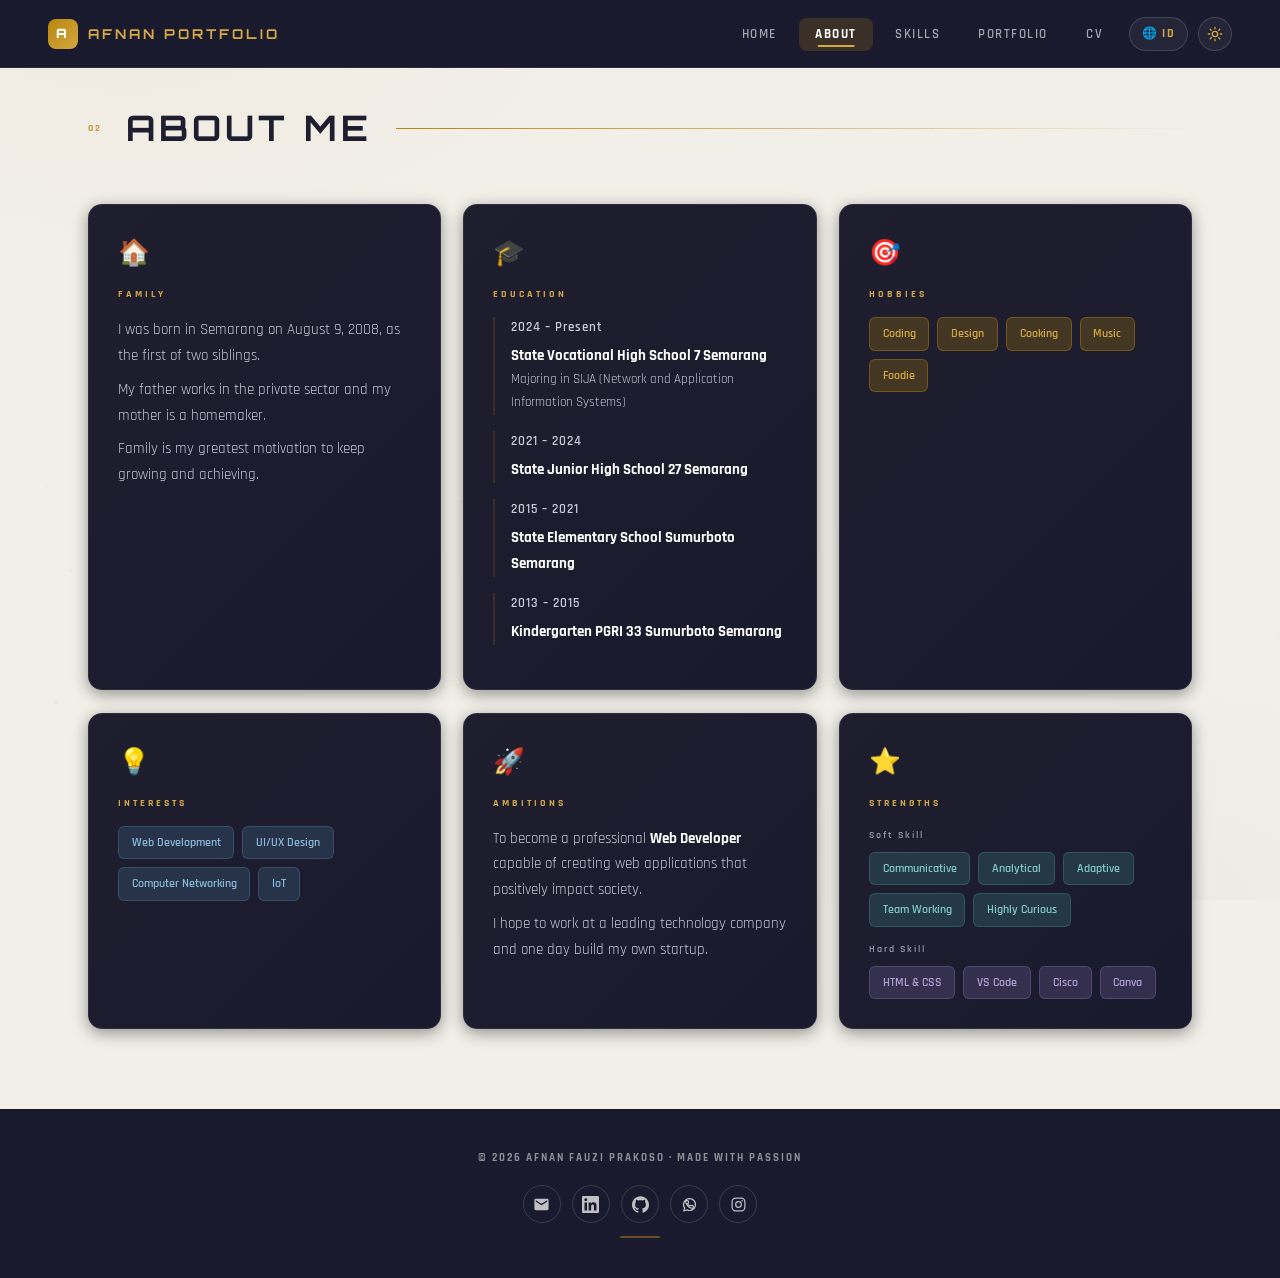
==== commit e30b52f1: "Add files via upload" ====
--- a/about.html
+++ b/about.html
@@ -1,5 +1,5 @@
 <!DOCTYPE html>
-<html lang="id">
+<html lang="en">
 <head>
   <meta charset="UTF-8" />
   <meta name="viewport" content="width=device-width, initial-scale=1.0" />
@@ -29,9 +29,6 @@
       <div class="nav-brand-icon">A</div>
       <span class="brand-text">AFNAN PORTFOLIO</span>
     </div>
-    <button class="hamburger" id="hamburger" aria-label="Menu">
-      <span></span><span></span><span></span>
-    </button>
     <ul class="nav-links" id="navLinks">
       <li><a href="index.html"     class="nav-link">Home</a></li>
       <li><a href="about.html"     class="nav-link active">About</a></li>
@@ -39,9 +36,13 @@
       <li><a href="portfolio.html" class="nav-link">Portfolio</a></li>
       <li><a href="cv.html"        class="nav-link">CV</a></li>
     </ul>
-    <button class="theme-toggle" id="themeToggle" aria-label="Ganti tema terang/gelap" title="Ganti tema">
+    <button class="lang-toggle" id="langToggle" aria-label="Switch language" title="Switch language">🌐 <span id="langLabel">ID</span></button>
+    <button class="theme-toggle" id="themeToggle" aria-label="Toggle light/dark theme" title="Toggle theme">
       <svg class="icon-sun" viewBox="0 0 24 24" fill="none" stroke="currentColor" stroke-width="2" stroke-linecap="round"><circle cx="12" cy="12" r="4"/><path d="M12 2v2M12 20v2M4.9 4.9l1.4 1.4M17.7 17.7l1.4 1.4M2 12h2M20 12h2M4.9 19.1l1.4-1.4M17.7 6.3l1.4-1.4"/></svg>
       <svg class="icon-moon" viewBox="0 0 24 24" fill="none" stroke="currentColor" stroke-width="2" stroke-linecap="round" stroke-linejoin="round"><path d="M21 12.8A9 9 0 1 1 11.2 3a7 7 0 0 0 9.8 9.8z"/></svg>
+    </button>
+    <button class="hamburger" id="hamburger" aria-label="Menu">
+      <span></span><span></span><span></span>
     </button>
   </nav>
 
@@ -56,89 +57,89 @@
 
     <div class="about-grid">
 
-      <!-- KELUARGA -->
+      <!-- FAMILY -->
       <div class="about-card fade-in">
         <div class="card-icon">🏠</div>
-        <h3 class="card-title">KELUARGA</h3>
+        <h3 class="card-title">FAMILY</h3>
         <div class="card-body">
-          <p>Saya lahir di Semarang, 9 Agustus 2008 sebagai anak ke-1 dari 2 bersaudara.</p>
-          <p>Ayah saya bekerja sebagai pegawai swasta dan ibu saya sebagai ibu rumah tangga.</p>
-          <p>Keluarga adalah motivasi terbesar saya untuk terus berkembang dan berprestasi.</p>
+          <p>I was born in Semarang on August 9, 2008, as the first of two siblings.</p>
+          <p>My father works in the private sector and my mother is a homemaker.</p>
+          <p>Family is my greatest motivation to keep growing and achieving.</p>
         </div>
       </div>
 
-      <!-- PENDIDIKAN -->
+      <!-- EDUCATION -->
       <div class="about-card fade-in">
         <div class="card-icon">🎓</div>
-        <h3 class="card-title">PENDIDIKAN</h3>
+        <h3 class="card-title">EDUCATION</h3>
         <div class="card-body">
           <div class="edu-item">
-            <span class="edu-year">2024 – Sekarang</span>
-            <strong>SMK NEGERI 7 SEMARANG</strong>
-            <span>Jurusan SIJA (Sistem Informasi Jaringan dan Aplikasi)</span>
+            <span class="edu-year">2024 – Present</span>
+            <strong>State Vocational High School 7 Semarang</strong>
+            <span>Majoring in SIJA (Network and Application Information Systems)</span>
           </div>
           <div class="edu-item">
             <span class="edu-year">2021 – 2024</span>
-            <strong>SMP NEGERI 27 SEMARANG</strong>
+            <strong>State Junior High School 27 Semarang</strong>
           </div>
           <div class="edu-item">
             <span class="edu-year">2015 – 2021</span>
-            <strong>SD NEGERI SUMURBOTO SEMARANG</strong>
+            <strong>State Elementary School Sumurboto Semarang</strong>
           </div>
           <div class="edu-item">
             <span class="edu-year">2013 – 2015</span>
-            <strong>TK PGRI 33 SUMURBOTO SEMARANG</strong>
+            <strong>Kindergarten PGRI 33 Sumurboto Semarang</strong>
           </div>
         </div>
       </div>
 
-      <!-- HOBI -->
+      <!-- HOBBIES -->
       <div class="about-card fade-in">
         <div class="card-icon">🎯</div>
-        <h3 class="card-title">HOBI</h3>
+        <h3 class="card-title">HOBBIES</h3>
         <div class="card-body hobi-list">
           <span class="hobi-tag">Coding</span>
-          <span class="hobi-tag">Desain</span>
-          <span class="hobi-tag">Memasak</span>
-          <span class="hobi-tag">Musik</span>
-          <span class="hobi-tag">Kulineran</span>
+          <span class="hobi-tag">Design</span>
+          <span class="hobi-tag">Cooking</span>
+          <span class="hobi-tag">Music</span>
+          <span class="hobi-tag">Foodie</span>
         </div>
       </div>
 
-      <!-- MINAT -->
+      <!-- INTERESTS -->
       <div class="about-card fade-in">
         <div class="card-icon">💡</div>
-        <h3 class="card-title">MINAT</h3>
+        <h3 class="card-title">INTERESTS</h3>
         <div class="card-body hobi-list">
           <span class="hobi-tag interest">Web Development</span>
           <span class="hobi-tag interest">UI/UX Design</span>
-          <span class="hobi-tag interest">Jaringan Komputer</span>
+          <span class="hobi-tag interest">Computer Networking</span>
           <span class="hobi-tag interest">IoT</span>
         </div>
       </div>
 
-      <!-- CITA-CITA -->
+      <!-- AMBITIONS -->
       <div class="about-card fade-in">
         <div class="card-icon">🚀</div>
-        <h3 class="card-title">CITA-CITA</h3>
+        <h3 class="card-title">AMBITIONS</h3>
         <div class="card-body">
-          <p>Menjadi seorang <strong>Web Developer profesional</strong> yang mampu menciptakan aplikasi web yang berdampak positif bagi masyarakat.</p>
-          <p>Saya berharap dapat bekerja di perusahaan teknologi terkemuka dan suatu hari membangun startup sendiri.</p>
+          <p>To become a professional <strong>Web Developer</strong> capable of creating web applications that positively impact society.</p>
+          <p>I hope to work at a leading technology company and one day build my own startup.</p>
         </div>
       </div>
 
-      <!-- KELEBIHAN -->
+      <!-- STRENGTHS -->
       <div class="about-card fade-in">
         <div class="card-icon">⭐</div>
-        <h3 class="card-title">KELEBIHAN</h3>
+        <h3 class="card-title">STRENGTHS</h3>
         <div class="card-body">
           <p class="kelebihan-label">Soft Skill</p>
           <div class="hobi-list">
-            <span class="hobi-tag soft">Komunikatif</span>
-            <span class="hobi-tag soft">Analitik</span>
-            <span class="hobi-tag soft">Adaptif</span>
+            <span class="hobi-tag soft">Communicative</span>
+            <span class="hobi-tag soft">Analytical</span>
+            <span class="hobi-tag soft">Adaptive</span>
             <span class="hobi-tag soft">Team Working</span>
-            <span class="hobi-tag soft">Keingintahuan Tinggi</span>
+            <span class="hobi-tag soft">Highly Curious</span>
           </div>
           <p class="kelebihan-label" style="margin-top:0.8rem">Hard Skill</p>
           <div class="hobi-list">
@@ -156,9 +157,27 @@
   <!-- FOOTER -->
   <footer class="site-footer">
     <p class="pixel-text">© 2026 AFNAN FAUZI PRAKOSO · MADE WITH PASSION</p>
+    <!-- ISI href SOSIAL MEDIA DI BAWAH INI -->
+    <div class="footer-social">
+      <a href="mailto:afnanfauzi57@gmail.com" aria-label="Email" title="Email">
+        <svg viewBox="0 0 24 24" aria-hidden="true"><path d="M20 4H4c-1.1 0-1.99.9-1.99 2L2 18c0 1.1.9 2 2 2h16c1.1 0 2-.9 2-2V6c0-1.1-.9-2-2-2zm0 4l-8 5-8-5V6l8 5 8-5v2z"/></svg>
+      </a>
+      <a href="https://www.linkedin.com/in/afnan-fauzi-6ab886408" target="_blank" rel="noopener noreferrer" aria-label="LinkedIn" title="LinkedIn">
+        <svg viewBox="0 0 24 24" aria-hidden="true"><path d="M20.447 20.452h-3.554v-5.569c0-1.328-.027-3.037-1.852-3.037-1.853 0-2.136 1.445-2.136 2.939v5.667H9.351V9h3.414v1.561h.046c.477-.9 1.637-1.85 3.37-1.85 3.601 0 4.267 2.37 4.267 5.455v6.286zM5.337 7.433c-1.144 0-2.063-.926-2.063-2.065 0-1.138.92-2.063 2.063-2.063 1.14 0 2.064.925 2.064 2.063 0 1.139-.925 2.065-2.064 2.065zm1.782 13.019H3.555V9h3.564v11.452zM22.225 0H1.771C.792 0 0 .774 0 1.729v20.542C0 23.227.792 24 1.771 24h20.451C23.2 24 24 23.227 24 22.271V1.729C24 .774 23.2 0 22.222 0h.003z"/></svg>
+      </a>
+      <a href="#" target="_blank" rel="noopener noreferrer" aria-label="GitHub" title="GitHub">
+        <svg viewBox="0 0 24 24" aria-hidden="true"><path d="M12 .297c-6.63 0-12 5.373-12 12 0 5.303 3.438 9.8 8.205 11.385.6.113.82-.258.82-.577 0-.285-.01-1.04-.015-2.04-3.338.724-4.042-1.61-4.042-1.61C4.422 18.07 3.633 17.7 3.633 17.7c-1.087-.744.084-.729.084-.729 1.205.084 1.838 1.236 1.838 1.236 1.07 1.835 2.809 1.305 3.495.998.108-.776.417-1.305.76-1.605-2.665-.3-5.466-1.332-5.466-5.93 0-1.31.465-2.38 1.235-3.22-.135-.303-.54-1.523.105-3.176 0 0 1.005-.322 3.3 1.23.96-.267 1.98-.399 3-.405 1.02.006 2.04.138 3 .405 2.28-1.552 3.285-1.23 3.285-1.23.645 1.653.24 2.873.12 3.176.765.84 1.23 1.91 1.23 3.22 0 4.61-2.805 5.625-5.475 5.92.42.36.81 1.096.81 2.22 0 1.606-.015 2.896-.015 3.286 0 .315.21.69.825.57C20.565 22.092 24 17.592 24 12.297c0-6.627-5.373-12-12-12"/></svg>
+      </a>
+      <a href="https://wa.me/62895621105005" target="_blank" rel="noopener noreferrer" aria-label="WhatsApp" title="WhatsApp">
+        <svg class="icon-stroke" viewBox="0 0 24 24" aria-hidden="true"><path d="M12 3.6a8.4 8.4 0 0 0-6.9 13.2l-1.2 4.2 4.6-1.4a8.4 8.4 0 1 0 3.5-16Z"/><g transform="translate(4.92 4.92) scale(.58)" stroke-width="2.9"><path d="M21.6 16.9v2.7a1.9 1.9 0 0 1-2 1.9 18.9 18.9 0 0 1-8.2-2.9 18.6 18.6 0 0 1-5.7-5.7A18.9 18.9 0 0 1 2.7 4.6 1.9 1.9 0 0 1 4.6 2.6h2.7a1.9 1.9 0 0 1 1.9 1.6c.1 1 .4 1.9.6 2.8a1.9 1.9 0 0 1-.4 2L7.6 10.2a15.3 15.3 0 0 0 5.7 5.7l1.2-1.2a1.9 1.9 0 0 1 2-.4c.9.3 1.8.5 2.8.6a1.9 1.9 0 0 1 2.3 2Z"/></g></svg>
+      </a>
+      <a href="https://www.instagram.com/afn_576/" target="_blank" rel="noopener noreferrer" aria-label="Instagram" title="Instagram">
+        <svg class="icon-stroke" viewBox="0 0 24 24" aria-hidden="true"><rect x="3" y="3" width="18" height="18" rx="5"/><circle cx="12" cy="12" r="4"/><circle cx="17.2" cy="6.8" r="1.1" fill="currentColor" stroke="none"/></svg>
+      </a>
+    </div>
     <div class="footer-divider"></div>
   </footer>
 
   <script src="script.js"></script>
 </body>
-</html>
+</html>
--- a/style.css
+++ b/style.css
@@ -110,6 +110,20 @@
 html[data-theme="dark"] .port-img-fallback { background: linear-gradient(135deg, #202040, #1b1b36); }
 html[data-theme="dark"] .port-overlay { background: rgba(16,16,28,0.78); }
 html[data-theme="dark"] .cv-photo-fallback { background: #2b2b52; }
+
+/* ── TRANSISI TEMA GELAP–TERANG HALUS (hanya aktif saat tombol tema ditekan) ── */
+html.theme-anim *,
+html.theme-anim *::before,
+html.theme-anim *::after {
+  transition:
+    background-color 0.65s cubic-bezier(0.4, 0, 0.2, 1),
+    border-color     0.65s cubic-bezier(0.4, 0, 0.2, 1),
+    color            0.65s cubic-bezier(0.4, 0, 0.2, 1),
+    box-shadow       0.65s cubic-bezier(0.4, 0, 0.2, 1),
+    outline-color    0.65s cubic-bezier(0.4, 0, 0.2, 1),
+    fill             0.65s cubic-bezier(0.4, 0, 0.2, 1),
+    stroke           0.65s cubic-bezier(0.4, 0, 0.2, 1) !important;
+}
 
 /* ── RESET ── */
 *, *::before, *::after { box-sizing: border-box; margin: 0; padding: 0; }
@@ -257,6 +271,34 @@
 html[data-theme="dark"] .theme-toggle .icon-sun { display: none; }
 html[data-theme="dark"] .theme-toggle .icon-moon { display: block; }
 
+/* Tombol Ganti Bahasa (ID / EN) */
+.lang-toggle {
+  display: inline-flex;
+  align-items: center;
+  gap: 4px;
+  height: 34px;
+  padding: 0 12px;
+  background: rgba(255,255,255,0.05);
+  border: 1px solid rgba(255,255,255,0.14);
+  border-radius: 999px;
+  cursor: pointer;
+  color: var(--gold-light);
+  font-family: var(--font-body);
+  font-size: 0.75rem;
+  font-weight: 700;
+  letter-spacing: 1.5px;
+  transition: var(--transition-fast);
+  margin-left: 0.6rem;
+  vertical-align: middle;
+  white-space: nowrap;
+}
+.lang-toggle:hover {
+  border-color: var(--gold);
+  color: #fff;
+  background: rgba(184,134,11,0.18);
+}
+.lang-toggle span { line-height: 1; }
+
 /* Hamburger */
 .hamburger {
   display: none;
@@ -849,6 +891,110 @@
 }
 .port-ext-link:hover { color: #d4a843; }
 
+/* ── PORTFOLIO CAROUSEL (COVERFLOW) ── */
+.carousel { position: relative; margin: 1.4rem 0 0.5rem; }
+.carousel-viewport {
+  overflow: hidden;
+  padding: 2.4rem 0 1.8rem;
+  perspective: 1300px;
+  touch-action: pan-y;
+  outline-offset: 4px;
+  cursor: grab;
+}
+.carousel-viewport:active { cursor: grabbing; }
+.carousel-track {
+  display: flex;
+  gap: 1.2rem;
+  align-items: stretch;
+  will-change: transform;
+  transition: transform 0.55s cubic-bezier(0.4, 0, 0.2, 1);
+}
+.portfolio-card.carousel-card {
+  flex: 0 0 clamp(250px, 30vw, 360px);
+  transform:
+    translateX(var(--tx, 0px))
+    translateY(var(--ty, 0px))
+    scale(var(--sc, 1))
+    rotateY(var(--ry, 0deg));
+  opacity: var(--op, 1);
+  z-index: var(--z, 1);
+  transform-style: preserve-3d;
+  transition:
+    transform 0.55s cubic-bezier(0.4, 0, 0.2, 1),
+    opacity 0.55s cubic-bezier(0.4, 0, 0.2, 1),
+    box-shadow 0.55s ease,
+    border-color 0.55s ease,
+    background 0.35s ease;
+}
+.portfolio-card.carousel-card:hover {
+  transform:
+    translateX(var(--tx, 0px))
+    translateY(calc(var(--ty, 0px) - 6px))
+    scale(var(--sc, 1))
+    rotateY(var(--ry, 0deg));
+}
+.portfolio-card.carousel-card.is-active {
+  border-color: var(--gold);
+  box-shadow: 0 10px 40px rgba(184,134,11,0.28);
+}
+html[data-theme="dark"] .portfolio-card.carousel-card.is-active {
+  box-shadow: 0 10px 40px rgba(212,168,67,0.25);
+}
+.carousel-btn {
+  position: absolute;
+  top: 46%;
+  transform: translateY(-50%);
+  z-index: 10;
+  width: 2.6rem;
+  height: 2.6rem;
+  border-radius: 50%;
+  border: 1px solid var(--border-gold);
+  background: var(--bg-card);
+  color: var(--gold);
+  font-size: 1.35rem;
+  line-height: 1;
+  cursor: pointer;
+  display: flex;
+  align-items: center;
+  justify-content: center;
+  transition: var(--transition-fast);
+  box-shadow: var(--shadow-sm);
+}
+.carousel-btn:hover:not(:disabled) {
+  background: var(--gold);
+  color: #fff;
+  border-color: var(--gold);
+}
+.carousel-btn:disabled { opacity: 0.25; cursor: default; }
+.carousel-btn.prev { left: 0.3rem; }
+.carousel-btn.next { right: 0.3rem; }
+.carousel-dots {
+  display: flex;
+  justify-content: center;
+  align-items: center;
+  gap: 0.45rem;
+  margin-top: 0.2rem;
+}
+.carousel-dot {
+  width: 8px;
+  height: 8px;
+  padding: 0;
+  border: none;
+  border-radius: 4px;
+  background: rgba(184,134,11,0.35);
+  cursor: pointer;
+  transition: var(--transition-fast);
+}
+.carousel-dot.is-active {
+  width: 20px;
+  background: var(--gold);
+}
+@media (max-width: 640px) {
+  .portfolio-card.carousel-card { flex-basis: clamp(220px, 78vw, 300px); }
+  .carousel-btn { width: 2.2rem; height: 2.2rem; font-size: 1.15rem; }
+  .carousel-viewport { padding: 1.8rem 0 1.4rem; }
+}
+
 /* ════════════════════════════════
    PAGE 5 — CV
 ════════════════════════════════ */
@@ -1080,6 +1226,54 @@
   background: rgba(184,134,11,0.5);
   margin: 0.8rem auto 0;
   border-radius: 2px;
+}
+
+/* Footer social icons */
+.footer-social {
+  display: flex;
+  justify-content: center;
+  align-items: center;
+  flex-wrap: wrap;
+  gap: 0.7rem;
+  margin-top: 1.1rem;
+}
+.footer-social a {
+  width: 38px;
+  height: 38px;
+  display: grid;
+  place-items: center;
+  border: 1px solid rgba(255,255,255,0.14);
+  border-radius: 50%;
+  color: rgba(255,255,255,0.72);
+  transition: var(--transition-fast);
+}
+.footer-social a:hover {
+  color: var(--gold-light);
+  border-color: rgba(212,168,67,0.55);
+  transform: translateY(-3px);
+  box-shadow: 0 6px 16px rgba(0,0,0,0.35);
+}
+.footer-social a:focus-visible {
+  outline: 2px solid var(--gold-light);
+  outline-offset: 3px;
+}
+.footer-social svg {
+  width: 17px;
+  height: 17px;
+  fill: currentColor;
+  display: block;
+}
+.footer-social svg.icon-stroke {
+  fill: none;
+  stroke: currentColor;
+  stroke-width: 1.7;
+  stroke-linecap: round;
+  stroke-linejoin: round;
+}
+@media (max-width: 480px) {
+  .footer-social { gap: 0.55rem; }
+  .footer-social a { width: 34px; height: 34px; }
+  .footer-social svg { width: 15px; height: 15px; }
 }
 
 /* ════════════════════════════════
@@ -1131,7 +1325,7 @@
 ════════════════════════════════ */
 @media (max-width: 640px) {
   .navbar { padding: 0 1.5rem; }
-  .hamburger { display: flex; margin-left: auto; }
+  .hamburger { display: flex; margin-left: 0.4rem; }
   .nav-links {
     position: fixed;
     top: 68px; left: 0; right: 0;
@@ -1161,6 +1355,9 @@
   .cv-wrap { grid-template-columns: 1fr; }
 
   .section-title { font-size: 1.2rem; }
+
+  .lang-toggle { padding: 0 8px; font-size: 0.68rem; gap: 3px; margin-left: auto; }
+  .theme-toggle { margin-left: 0.4rem; }
 }
 
 /* ════════════════════════════════
